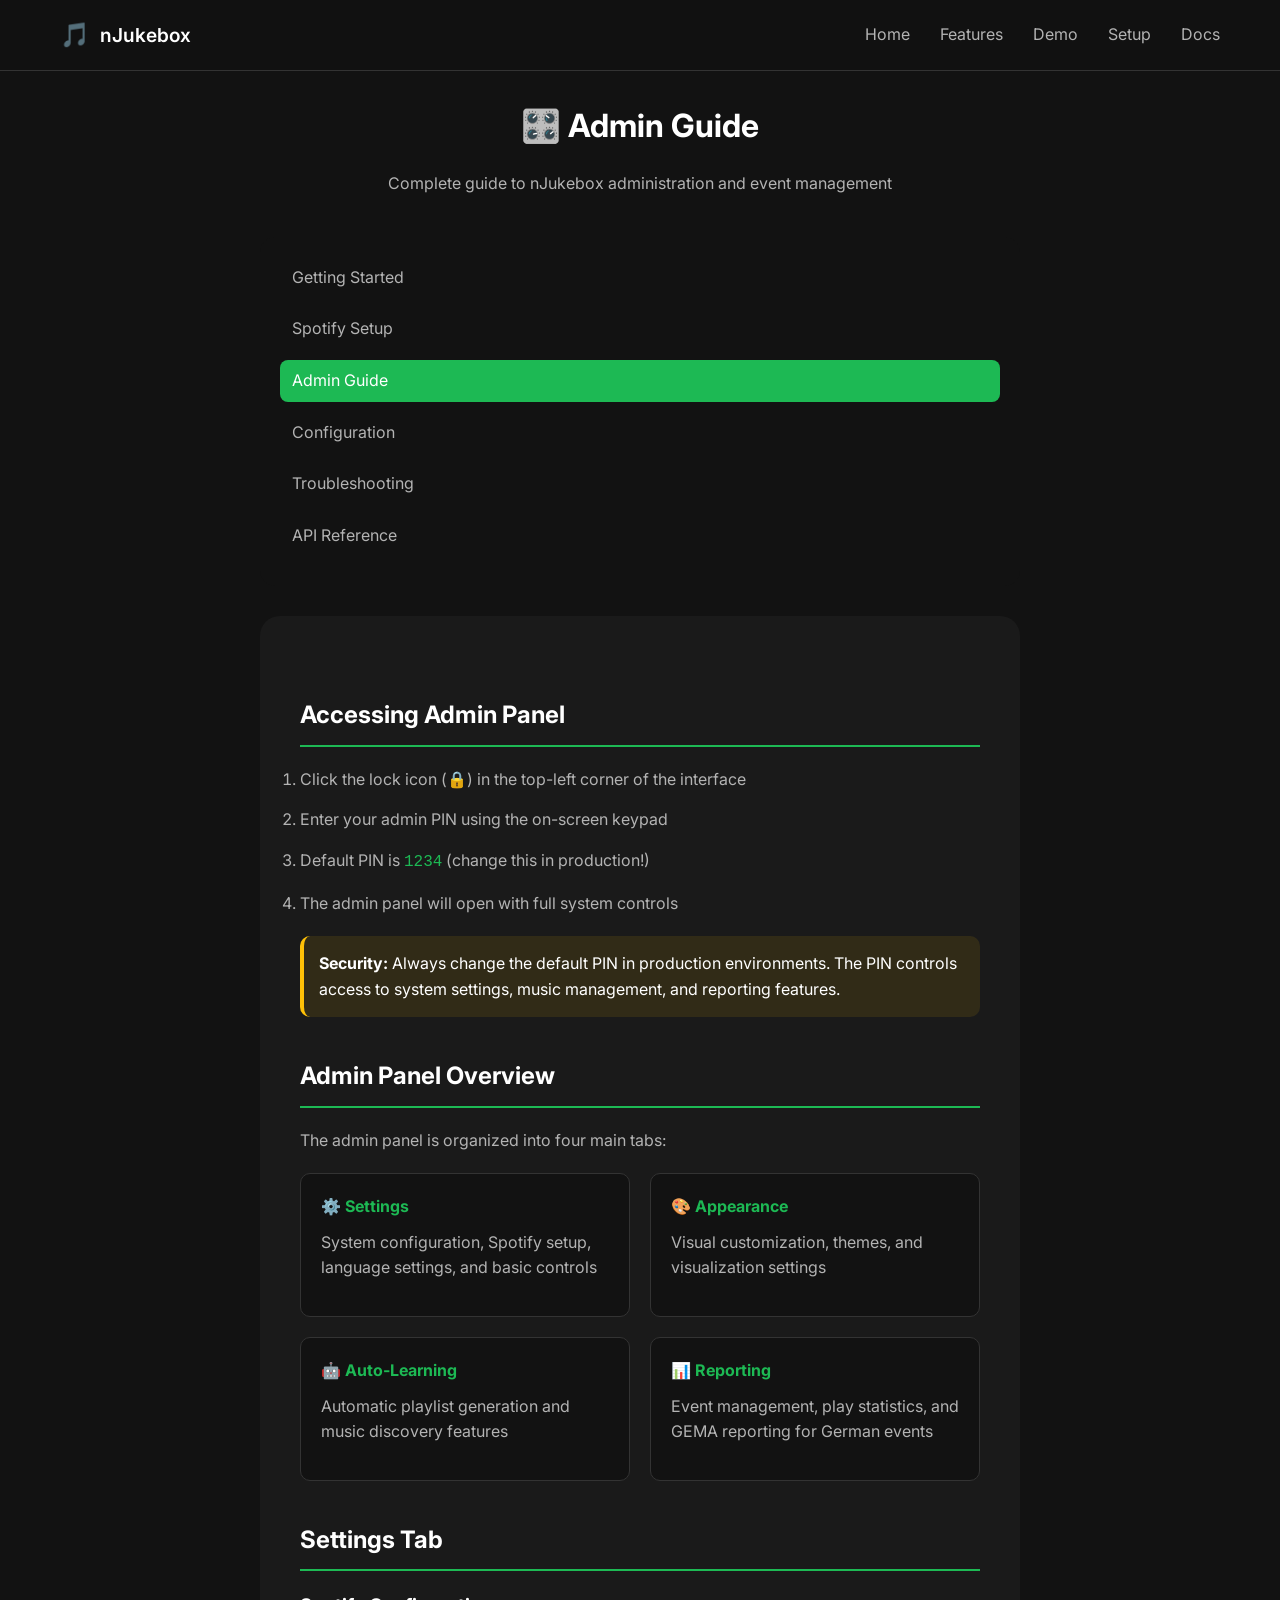
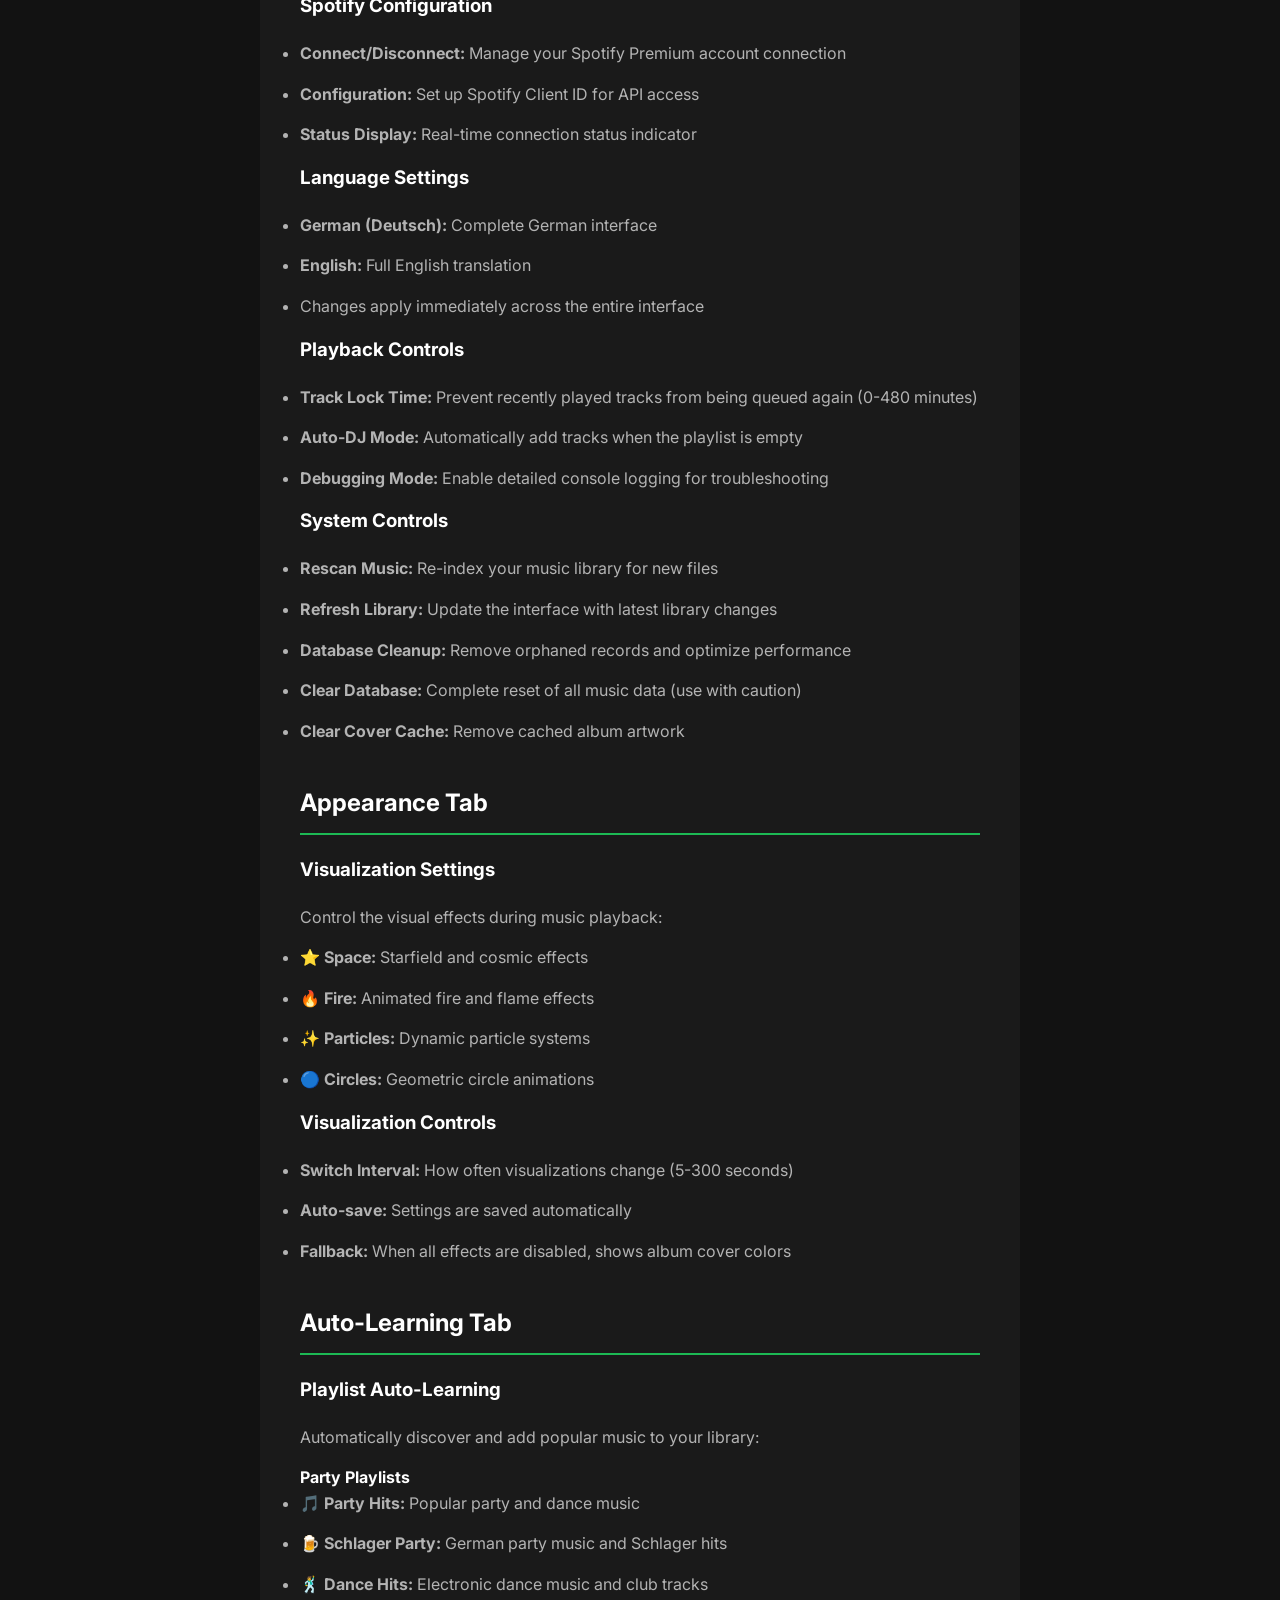
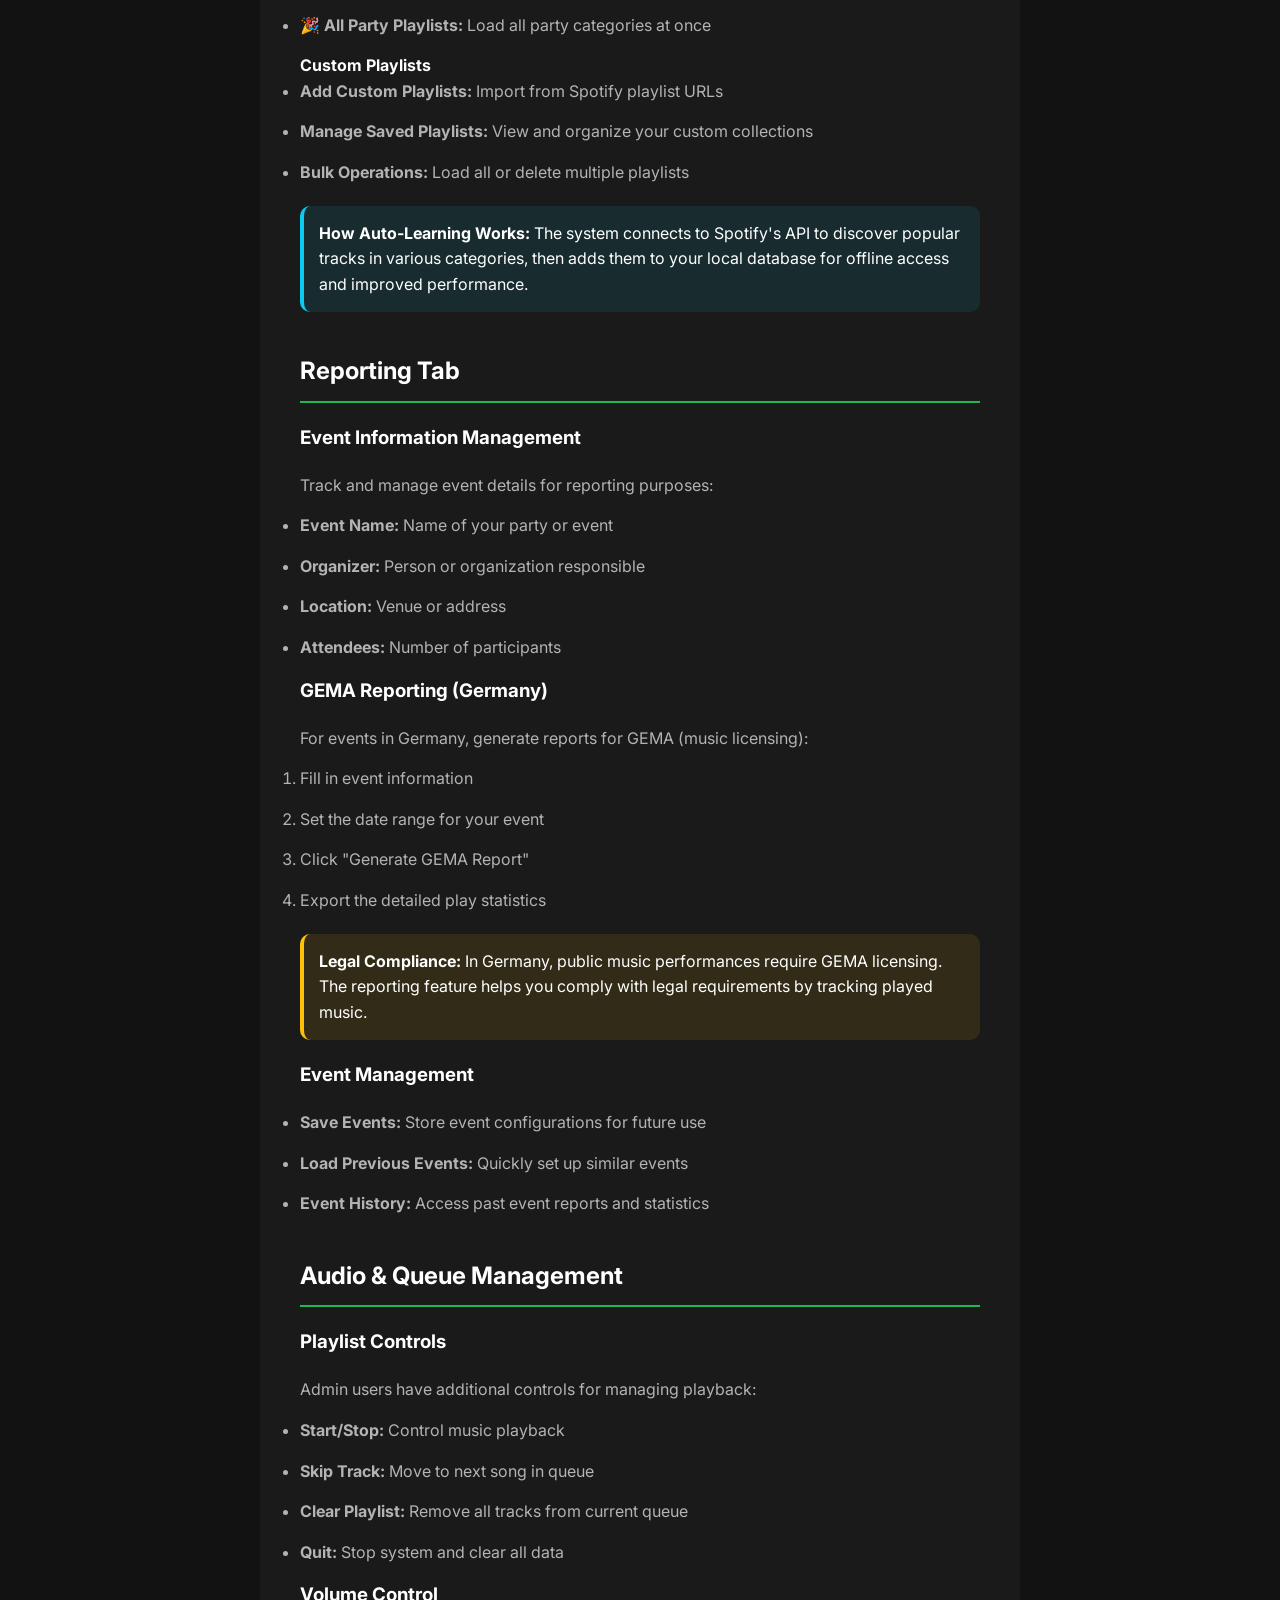
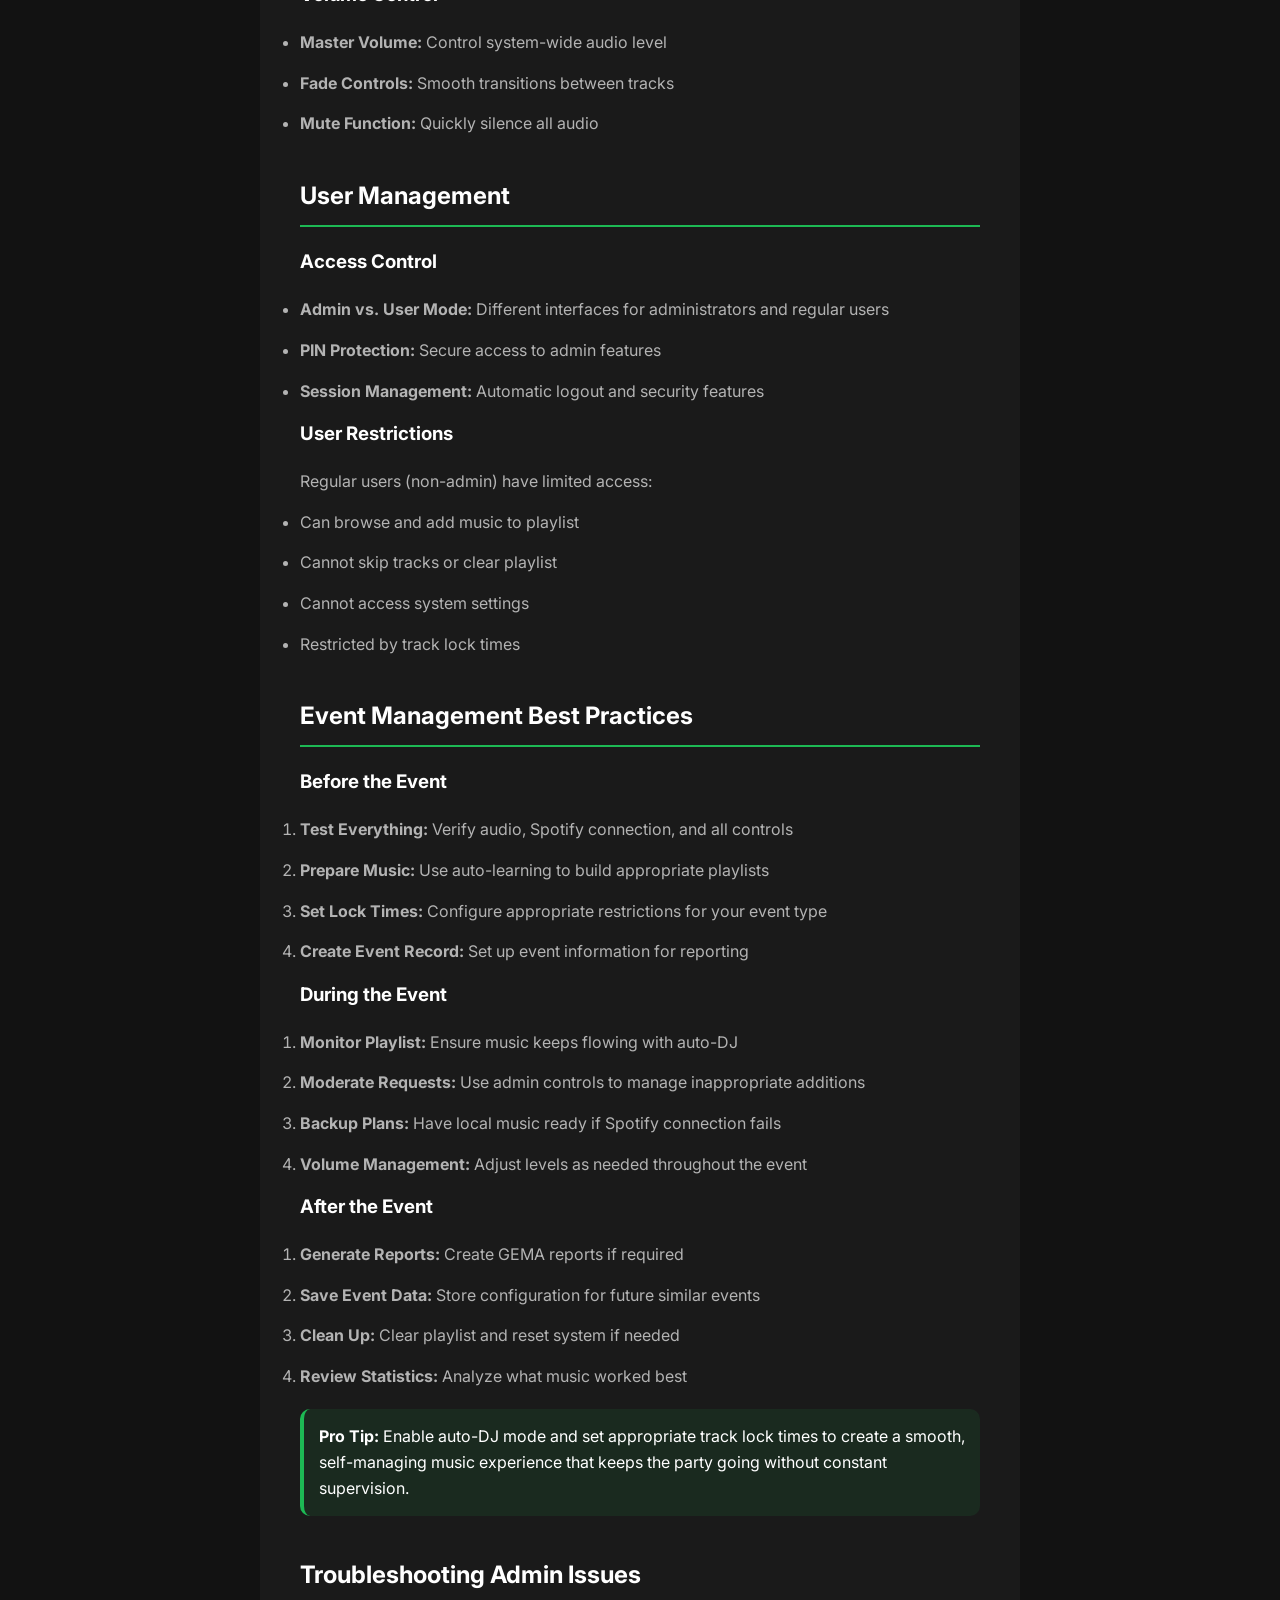
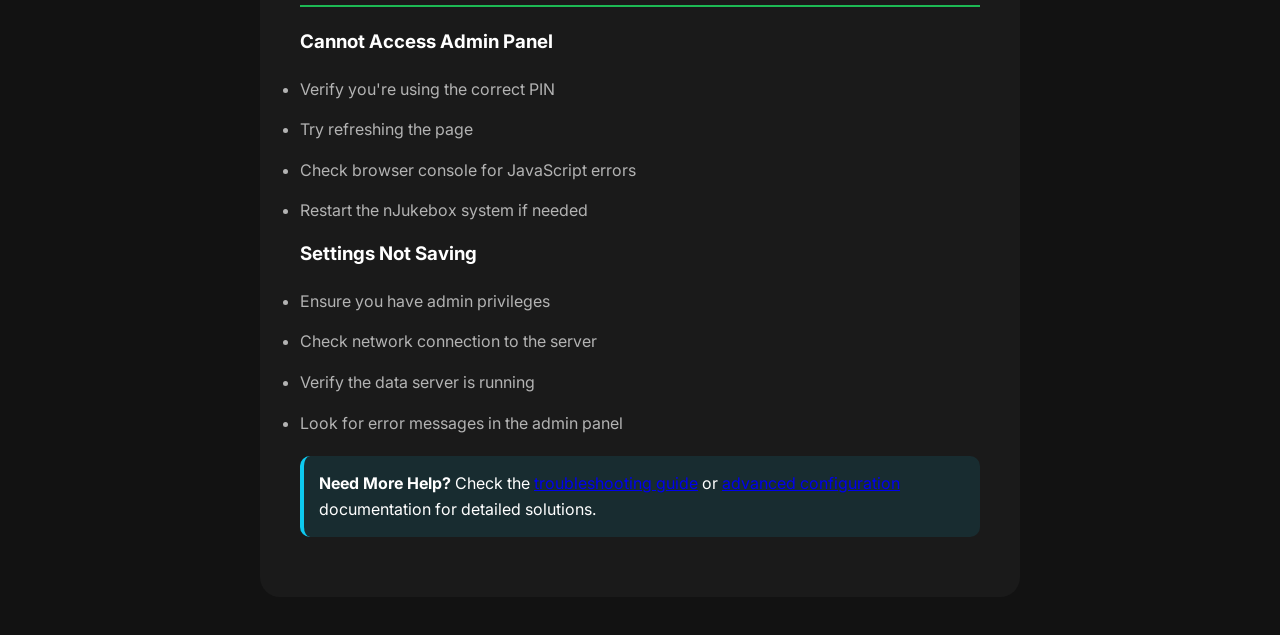
==== docs/admin-guide.html @ c5dc9f4d "Initial" ====
<!DOCTYPE html>
<html lang="en">
<head>
    <meta charset="UTF-8">
    <meta name="viewport" content="width=device-width, initial-scale=1.0">
    <title>Admin Guide - nJukebox Documentation</title>
    <link rel="stylesheet" href="../style.css">
    <link href="https://fonts.googleapis.com/css2?family=Inter:wght@300;400;500;600;700&display=swap" rel="stylesheet">
    <style>
        .doc-container {
            max-width: 800px;
            margin: 100px auto 0;
            padding: 0 20px;
        }
        .doc-header {
            margin-bottom: 40px;
            text-align: center;
        }
        .doc-content {
            background: var(--background-light);
            padding: 40px;
            border-radius: 20px;
            margin-bottom: 40px;
        }
        .doc-nav {
            background: var(--background-dark);
            padding: 20px;
            border-radius: 15px;
            margin-bottom: 30px;
        }
        .doc-nav ul {
            list-style: none;
            margin: 0;
            padding: 0;
        }
        .doc-nav li {
            margin-bottom: 10px;
        }
        .doc-nav a {
            color: var(--text-secondary);
            text-decoration: none;
            padding: 8px 12px;
            border-radius: 8px;
            display: block;
            transition: all 0.3s ease;
        }
        .doc-nav a:hover, .doc-nav a.active {
            background: var(--primary-color);
            color: white;
        }
        h1, h2, h3 {
            color: var(--text-primary);
            margin-bottom: 20px;
        }
        h2 {
            border-bottom: 2px solid var(--primary-color);
            padding-bottom: 10px;
            margin-top: 40px;
        }
        p, li {
            color: var(--text-secondary);
            line-height: 1.6;
            margin-bottom: 15px;
        }
        .warning, .info, .success {
            padding: 15px;
            border-radius: 10px;
            margin: 20px 0;
            border-left: 4px solid;
        }
        .warning {
            background: rgba(255, 193, 7, 0.1);
            border-color: #ffc107;
        }
        .info {
            background: rgba(13, 202, 240, 0.1);
            border-color: #0dcaf0;
        }
        .success {
            background: rgba(29, 185, 84, 0.1);
            border-color: var(--primary-color);
        }
        pre {
            background: var(--background-darker);
            padding: 20px;
            border-radius: 10px;
            overflow-x: auto;
            margin: 20px 0;
        }
        code {
            color: var(--primary-color);
            font-family: 'SF Mono', Monaco, 'Cascadia Code', monospace;
        }
        .feature-grid {
            display: grid;
            grid-template-columns: repeat(auto-fit, minmax(250px, 1fr));
            gap: 20px;
            margin: 20px 0;
        }
        .feature-item {
            background: var(--background-dark);
            padding: 20px;
            border-radius: 10px;
            border: 1px solid var(--border-color);
        }
        .feature-item h4 {
            color: var(--primary-color);
            margin-bottom: 10px;
        }
    </style>
</head>
<body>
    <nav class="navbar">
        <div class="nav-container">
            <div class="nav-brand">
                <a href="../index.html" style="display: flex; align-items: center; gap: 10px; text-decoration: none; color: inherit;">
                    <span class="logo">🎵</span>
                    <span class="brand-name">nJukebox</span>
                </a>
            </div>
            <div class="nav-menu">
                <a href="../index.html" class="nav-link">Home</a>
                <a href="../index.html#features" class="nav-link">Features</a>
                <a href="../index.html#demo" class="nav-link">Demo</a>
                <a href="../index.html#setup" class="nav-link">Setup</a>
                <a href="getting-started.html" class="nav-link">Docs</a>
            </div>
        </div>
    </nav>

    <div class="doc-container">
        <div class="doc-header">
            <h1>🎛️ Admin Guide</h1>
            <p>Complete guide to nJukebox administration and event management</p>
        </div>

        <div class="doc-nav">
            <ul>
                <li><a href="getting-started.html">Getting Started</a></li>
                <li><a href="spotify-setup.html">Spotify Setup</a></li>
                <li><a href="admin-guide.html" class="active">Admin Guide</a></li>
                <li><a href="configuration.html">Configuration</a></li>
                <li><a href="troubleshooting.html">Troubleshooting</a></li>
                <li><a href="api-reference.html">API Reference</a></li>
            </ul>
        </div>

        <div class="doc-content">
            <h2>Accessing Admin Panel</h2>
            <ol>
                <li>Click the lock icon (🔒) in the top-left corner of the interface</li>
                <li>Enter your admin PIN using the on-screen keypad</li>
                <li>Default PIN is <code>1234</code> (change this in production!)</li>
                <li>The admin panel will open with full system controls</li>
            </ol>

            <div class="warning">
                <strong>Security:</strong> Always change the default PIN in production environments. The PIN controls access to system settings, music management, and reporting features.
            </div>

            <h2>Admin Panel Overview</h2>
            <p>The admin panel is organized into four main tabs:</p>

            <div class="feature-grid">
                <div class="feature-item">
                    <h4>⚙️ Settings</h4>
                    <p>System configuration, Spotify setup, language settings, and basic controls</p>
                </div>
                <div class="feature-item">
                    <h4>🎨 Appearance</h4>
                    <p>Visual customization, themes, and visualization settings</p>
                </div>
                <div class="feature-item">
                    <h4>🤖 Auto-Learning</h4>
                    <p>Automatic playlist generation and music discovery features</p>
                </div>
                <div class="feature-item">
                    <h4>📊 Reporting</h4>
                    <p>Event management, play statistics, and GEMA reporting for German events</p>
                </div>
            </div>

            <h2>Settings Tab</h2>

            <h3>Spotify Configuration</h3>
            <ul>
                <li><strong>Connect/Disconnect:</strong> Manage your Spotify Premium account connection</li>
                <li><strong>Configuration:</strong> Set up Spotify Client ID for API access</li>
                <li><strong>Status Display:</strong> Real-time connection status indicator</li>
            </ul>

            <h3>Language Settings</h3>
            <ul>
                <li><strong>German (Deutsch):</strong> Complete German interface</li>
                <li><strong>English:</strong> Full English translation</li>
                <li>Changes apply immediately across the entire interface</li>
            </ul>

            <h3>Playback Controls</h3>
            <ul>
                <li><strong>Track Lock Time:</strong> Prevent recently played tracks from being queued again (0-480 minutes)</li>
                <li><strong>Auto-DJ Mode:</strong> Automatically add tracks when the playlist is empty</li>
                <li><strong>Debugging Mode:</strong> Enable detailed console logging for troubleshooting</li>
            </ul>

            <h3>System Controls</h3>
            <ul>
                <li><strong>Rescan Music:</strong> Re-index your music library for new files</li>
                <li><strong>Refresh Library:</strong> Update the interface with latest library changes</li>
                <li><strong>Database Cleanup:</strong> Remove orphaned records and optimize performance</li>
                <li><strong>Clear Database:</strong> Complete reset of all music data (use with caution)</li>
                <li><strong>Clear Cover Cache:</strong> Remove cached album artwork</li>
            </ul>

            <h2>Appearance Tab</h2>

            <h3>Visualization Settings</h3>
            <p>Control the visual effects during music playback:</p>
            <ul>
                <li><strong>⭐ Space:</strong> Starfield and cosmic effects</li>
                <li><strong>🔥 Fire:</strong> Animated fire and flame effects</li>
                <li><strong>✨ Particles:</strong> Dynamic particle systems</li>
                <li><strong>🔵 Circles:</strong> Geometric circle animations</li>
            </ul>

            <h3>Visualization Controls</h3>
            <ul>
                <li><strong>Switch Interval:</strong> How often visualizations change (5-300 seconds)</li>
                <li><strong>Auto-save:</strong> Settings are saved automatically</li>
                <li><strong>Fallback:</strong> When all effects are disabled, shows album cover colors</li>
            </ul>

            <h2>Auto-Learning Tab</h2>

            <h3>Playlist Auto-Learning</h3>
            <p>Automatically discover and add popular music to your library:</p>

            <h4>Party Playlists</h4>
            <ul>
                <li><strong>🎵 Party Hits:</strong> Popular party and dance music</li>
                <li><strong>🍺 Schlager Party:</strong> German party music and Schlager hits</li>
                <li><strong>🕺 Dance Hits:</strong> Electronic dance music and club tracks</li>
                <li><strong>🎉 All Party Playlists:</strong> Load all party categories at once</li>
            </ul>

            <h4>Custom Playlists</h4>
            <ul>
                <li><strong>Add Custom Playlists:</strong> Import from Spotify playlist URLs</li>
                <li><strong>Manage Saved Playlists:</strong> View and organize your custom collections</li>
                <li><strong>Bulk Operations:</strong> Load all or delete multiple playlists</li>
            </ul>

            <div class="info">
                <strong>How Auto-Learning Works:</strong> The system connects to Spotify's API to discover popular tracks in various categories, then adds them to your local database for offline access and improved performance.
            </div>

            <h2>Reporting Tab</h2>

            <h3>Event Information Management</h3>
            <p>Track and manage event details for reporting purposes:</p>
            <ul>
                <li><strong>Event Name:</strong> Name of your party or event</li>
                <li><strong>Organizer:</strong> Person or organization responsible</li>
                <li><strong>Location:</strong> Venue or address</li>
                <li><strong>Attendees:</strong> Number of participants</li>
            </ul>

            <h3>GEMA Reporting (Germany)</h3>
            <p>For events in Germany, generate reports for GEMA (music licensing):</p>
            <ol>
                <li>Fill in event information</li>
                <li>Set the date range for your event</li>
                <li>Click "Generate GEMA Report"</li>
                <li>Export the detailed play statistics</li>
            </ol>

            <div class="warning">
                <strong>Legal Compliance:</strong> In Germany, public music performances require GEMA licensing. The reporting feature helps you comply with legal requirements by tracking played music.
            </div>

            <h3>Event Management</h3>
            <ul>
                <li><strong>Save Events:</strong> Store event configurations for future use</li>
                <li><strong>Load Previous Events:</strong> Quickly set up similar events</li>
                <li><strong>Event History:</strong> Access past event reports and statistics</li>
            </ul>

            <h2>Audio & Queue Management</h2>

            <h3>Playlist Controls</h3>
            <p>Admin users have additional controls for managing playback:</p>
            <ul>
                <li><strong>Start/Stop:</strong> Control music playback</li>
                <li><strong>Skip Track:</strong> Move to next song in queue</li>
                <li><strong>Clear Playlist:</strong> Remove all tracks from current queue</li>
                <li><strong>Quit:</strong> Stop system and clear all data</li>
            </ul>

            <h3>Volume Control</h3>
            <ul>
                <li><strong>Master Volume:</strong> Control system-wide audio level</li>
                <li><strong>Fade Controls:</strong> Smooth transitions between tracks</li>
                <li><strong>Mute Function:</strong> Quickly silence all audio</li>
            </ul>

            <h2>User Management</h2>

            <h3>Access Control</h3>
            <ul>
                <li><strong>Admin vs. User Mode:</strong> Different interfaces for administrators and regular users</li>
                <li><strong>PIN Protection:</strong> Secure access to admin features</li>
                <li><strong>Session Management:</strong> Automatic logout and security features</li>
            </ul>

            <h3>User Restrictions</h3>
            <p>Regular users (non-admin) have limited access:</p>
            <ul>
                <li>Can browse and add music to playlist</li>
                <li>Cannot skip tracks or clear playlist</li>
                <li>Cannot access system settings</li>
                <li>Restricted by track lock times</li>
            </ul>

            <h2>Event Management Best Practices</h2>

            <h3>Before the Event</h3>
            <ol>
                <li><strong>Test Everything:</strong> Verify audio, Spotify connection, and all controls</li>
                <li><strong>Prepare Music:</strong> Use auto-learning to build appropriate playlists</li>
                <li><strong>Set Lock Times:</strong> Configure appropriate restrictions for your event type</li>
                <li><strong>Create Event Record:</strong> Set up event information for reporting</li>
            </ol>

            <h3>During the Event</h3>
            <ol>
                <li><strong>Monitor Playlist:</strong> Ensure music keeps flowing with auto-DJ</li>
                <li><strong>Moderate Requests:</strong> Use admin controls to manage inappropriate additions</li>
                <li><strong>Backup Plans:</strong> Have local music ready if Spotify connection fails</li>
                <li><strong>Volume Management:</strong> Adjust levels as needed throughout the event</li>
            </ol>

            <h3>After the Event</h3>
            <ol>
                <li><strong>Generate Reports:</strong> Create GEMA reports if required</li>
                <li><strong>Save Event Data:</strong> Store configuration for future similar events</li>
                <li><strong>Clean Up:</strong> Clear playlist and reset system if needed</li>
                <li><strong>Review Statistics:</strong> Analyze what music worked best</li>
            </ol>

            <div class="success">
                <strong>Pro Tip:</strong> Enable auto-DJ mode and set appropriate track lock times to create a smooth, self-managing music experience that keeps the party going without constant supervision.
            </div>

            <h2>Troubleshooting Admin Issues</h2>

            <h3>Cannot Access Admin Panel</h3>
            <ul>
                <li>Verify you're using the correct PIN</li>
                <li>Try refreshing the page</li>
                <li>Check browser console for JavaScript errors</li>
                <li>Restart the nJukebox system if needed</li>
            </ul>

            <h3>Settings Not Saving</h3>
            <ul>
                <li>Ensure you have admin privileges</li>
                <li>Check network connection to the server</li>
                <li>Verify the data server is running</li>
                <li>Look for error messages in the admin panel</li>
            </ul>

            <div class="info">
                <strong>Need More Help?</strong> Check the <a href="troubleshooting.html">troubleshooting guide</a> or <a href="configuration.html">advanced configuration</a> documentation for detailed solutions.
            </div>
        </div>
    </div>

    <script src="../script.js"></script>
</body>
</html>
---- style.css ----
:root {
    --primary-color: #1DB954;
    --primary-dark: #1ed760;
    --secondary-color: #191414;
    --text-primary: #ffffff;
    --text-secondary: #b3b3b3;
    --background-dark: #121212;
    --background-darker: #000000;
    --background-light: #1a1a1a;
    --border-color: #333333;
    --gradient-primary: linear-gradient(135deg, #1DB954 0%, #1ed760 100%);
    --gradient-secondary: linear-gradient(135deg, #667eea 0%, #764ba2 100%);
    --shadow: 0 4px 6px rgba(0, 0, 0, 0.1);
    --shadow-lg: 0 10px 25px rgba(0, 0, 0, 0.3);
}

* {
    margin: 0;
    padding: 0;
    box-sizing: border-box;
}

body {
    font-family: 'Inter', -apple-system, BlinkMacSystemFont, 'Segoe UI', Roboto, sans-serif;
    background-color: var(--background-dark);
    color: var(--text-primary);
    line-height: 1.6;
    overflow-x: hidden;
}

/* Container */
.container {
    max-width: 1200px;
    margin: 0 auto;
    padding: 0 20px;
}

/* Navigation */
.navbar {
    position: fixed;
    top: 0;
    left: 0;
    right: 0;
    background: rgba(18, 18, 18, 0.95);
    backdrop-filter: blur(20px);
    border-bottom: 1px solid var(--border-color);
    z-index: 1000;
    transition: all 0.3s ease;
}

.nav-container {
    max-width: 1200px;
    margin: 0 auto;
    padding: 0 20px;
    display: flex;
    align-items: center;
    justify-content: space-between;
    height: 70px;
}

.nav-brand {
    display: flex;
    align-items: center;
    gap: 10px;
    font-weight: 600;
    font-size: 1.2rem;
}

.logo {
    font-size: 1.5rem;
}

.nav-menu {
    display: flex;
    align-items: center;
    gap: 30px;
}

.nav-link {
    color: var(--text-secondary);
    text-decoration: none;
    font-weight: 400;
    transition: color 0.3s ease;
    display: flex;
    align-items: center;
    gap: 8px;
}

.nav-link:hover {
    color: var(--primary-color);
}

.github-link {
    background: var(--primary-color);
    color: white !important;
    padding: 8px 16px;
    border-radius: 20px;
    font-weight: 500;
    transition: all 0.3s ease;
}

.github-link:hover {
    background: var(--primary-dark);
    transform: translateY(-1px);
}

.mobile-menu-toggle {
    display: none;
    flex-direction: column;
    cursor: pointer;
    gap: 4px;
}

.mobile-menu-toggle span {
    width: 25px;
    height: 3px;
    background: var(--text-primary);
    border-radius: 2px;
    transition: all 0.3s ease;
}

/* Language Selector */
.language-selector {
    display: flex;
    gap: 10px;
    margin-bottom: 30px;
    justify-content: center;
}

.lang-btn {
    background: rgba(255, 255, 255, 0.1);
    border: 1px solid rgba(255, 255, 255, 0.2);
    color: var(--text-secondary);
    padding: 8px 16px;
    border-radius: 20px;
    cursor: pointer;
    transition: all 0.3s ease;
    font-size: 14px;
    font-weight: 500;
}

.lang-btn:hover {
    background: rgba(255, 255, 255, 0.2);
    color: var(--text-primary);
}

.lang-btn.active {
    background: var(--primary-color);
    color: white;
    border-color: var(--primary-color);
}

/* Language Content */
.lang-content {
    transition: opacity 0.3s ease;
}

/* Disclaimer */
.disclaimer {
    background: rgba(255, 193, 7, 0.1);
    border: 1px solid rgba(255, 193, 7, 0.3);
    border-radius: 10px;
    padding: 15px;
    margin: 20px 0;
    font-size: 14px;
    line-height: 1.5;
}

.disclaimer p {
    margin: 0;
    color: var(--text-secondary);
}

.disclaimer strong {
    color: #ffc107;
}

/* Language Toggle for Documentation */
.language-toggle {
    text-align: center;
    margin-bottom: 20px;
}

.language-toggle a {
    color: var(--primary-color);
    text-decoration: none;
    padding: 8px 16px;
    border: 1px solid var(--primary-color);
    border-radius: 20px;
    display: inline-block;
    transition: all 0.3s ease;
}

.language-toggle a:hover {
    background: var(--primary-color);
    color: white;
}

/* Hero Section */
.hero {
    min-height: 100vh;
    display: flex;
    flex-direction: column;
    position: relative;
    background: linear-gradient(135deg, var(--background-darker) 0%, var(--background-dark) 100%);
    overflow: hidden;
}

.hero::before {
    content: '';
    position: absolute;
    top: 0;
    left: 0;
    right: 0;
    bottom: 0;
    background: radial-gradient(circle at 20% 80%, rgba(29, 185, 84, 0.1) 0%, transparent 50%),
                radial-gradient(circle at 80% 20%, rgba(102, 126, 234, 0.1) 0%, transparent 50%);
    pointer-events: none;
}

.hero-content {
    flex: 1;
    display: flex;
    align-items: center;
    justify-content: center;
    padding: 100px 20px 50px;
    position: relative;
    z-index: 1;
    max-width: 1200px;
    margin: 0 auto;
    width: 100%;
}

.hero-text {
    flex: 1;
    max-width: 600px;
    text-align: center;
}

.hero-title {
    font-size: clamp(2.5rem, 6vw, 4rem);
    font-weight: 700;
    line-height: 1.1;
    margin-bottom: 24px;
    letter-spacing: -0.02em;
}

.gradient-text {
    background: var(--gradient-primary);
    -webkit-background-clip: text;
    -webkit-text-fill-color: transparent;
    background-clip: text;
}

.hero-subtitle {
    font-size: 1.2rem;
    color: var(--text-secondary);
    margin-bottom: 40px;
    line-height: 1.6;
}

.hero-buttons {
    display: flex;
    gap: 20px;
    flex-wrap: wrap;
}

.btn {
    display: inline-flex;
    align-items: center;
    gap: 8px;
    padding: 14px 28px;
    border-radius: 30px;
    text-decoration: none;
    font-weight: 500;
    font-size: 1rem;
    transition: all 0.3s ease;
    border: none;
    cursor: pointer;
}

.btn-primary {
    background: var(--gradient-primary);
    color: white;
    box-shadow: var(--shadow);
}

.btn-primary:hover {
    transform: translateY(-2px);
    box-shadow: var(--shadow-lg);
}

.btn-secondary {
    background: transparent;
    color: var(--text-primary);
    border: 2px solid var(--border-color);
}

.btn-secondary:hover {
    border-color: var(--primary-color);
    color: var(--primary-color);
    transform: translateY(-2px);
}

/* Hero Visual */
.hero-visual {
    flex: 1;
    display: flex;
    justify-content: center;
    align-items: center;
    padding: 0 20px;
}

.jukebox-preview {
    width: 100%;
    max-width: 500px;
    perspective: 1000px;
}

.preview-screen {
    background: linear-gradient(145deg, #2a2a2a, #1a1a1a);
    border-radius: 20px;
    padding: 20px;
    box-shadow: var(--shadow-lg);
    transform: rotateY(-5deg) rotateX(5deg);
    transition: transform 0.3s ease;
}

.preview-screen:hover {
    transform: rotateY(0deg) rotateX(0deg);
}

.screen-header {
    display: flex;
    justify-content: space-between;
    align-items: center;
    margin-bottom: 20px;
    padding-bottom: 15px;
    border-bottom: 1px solid var(--border-color);
}

.screen-controls {
    display: flex;
    gap: 8px;
}

.control {
    width: 12px;
    height: 12px;
    border-radius: 50%;
}

.control.red { background: #ff5f56; }
.control.yellow { background: #ffbd2e; }
.control.green { background: #27ca3f; }

.screen-title {
    font-weight: 600;
    color: var(--primary-color);
}

.now-playing {
    display: flex;
    gap: 15px;
    margin-bottom: 20px;
    padding: 15px;
    background: rgba(29, 185, 84, 0.1);
    border-radius: 10px;
}

.album-art {
    width: 60px;
    height: 60px;
    background: var(--gradient-primary);
    border-radius: 8px;
    position: relative;
    overflow: hidden;
}

.album-art::after {
    content: '🎵';
    position: absolute;
    top: 50%;
    left: 50%;
    transform: translate(-50%, -50%);
    font-size: 24px;
}

.track-info {
    flex: 1;
    display: flex;
    flex-direction: column;
    justify-content: center;
}

.track-title {
    font-weight: 600;
    margin-bottom: 4px;
}

.track-artist {
    color: var(--text-secondary);
    font-size: 0.9rem;
}

.visualizer {
    display: flex;
    gap: 4px;
    height: 40px;
    align-items: end;
    justify-content: center;
}

.bar {
    width: 8px;
    background: var(--gradient-primary);
    border-radius: 4px 4px 0 0;
    animation: visualizer 1.5s ease-in-out infinite;
}

.bar:nth-child(1) { height: 20%; animation-delay: 0s; }
.bar:nth-child(2) { height: 60%; animation-delay: 0.1s; }
.bar:nth-child(3) { height: 40%; animation-delay: 0.2s; }
.bar:nth-child(4) { height: 80%; animation-delay: 0.3s; }
.bar:nth-child(5) { height: 30%; animation-delay: 0.4s; }
.bar:nth-child(6) { height: 70%; animation-delay: 0.5s; }
.bar:nth-child(7) { height: 50%; animation-delay: 0.6s; }
.bar:nth-child(8) { height: 90%; animation-delay: 0.7s; }

@keyframes visualizer {
    0%, 100% { transform: scaleY(1); }
    50% { transform: scaleY(0.3); }
}

/* Sections */
.section-header {
    text-align: center;
    margin-bottom: 60px;
}

.section-title {
    font-size: clamp(2rem, 4vw, 3rem);
    font-weight: 700;
    margin-bottom: 16px;
    letter-spacing: -0.02em;
}

.section-subtitle {
    font-size: 1.2rem;
    color: var(--text-secondary);
    max-width: 600px;
    margin: 0 auto;
}

/* Features Section */
.features {
    padding: 100px 0;
    background: var(--background-light);
}

.features-grid {
    display: grid;
    grid-template-columns: repeat(auto-fit, minmax(300px, 1fr));
    gap: 30px;
}

.feature-card {
    background: var(--background-dark);
    padding: 40px 30px;
    border-radius: 20px;
    text-align: center;
    transition: all 0.3s ease;
    border: 1px solid var(--border-color);
}

.feature-card:hover {
    transform: translateY(-10px);
    border-color: var(--primary-color);
    box-shadow: 0 20px 40px rgba(29, 185, 84, 0.1);
}

.feature-icon {
    font-size: 3rem;
    margin-bottom: 20px;
    display: block;
}

.feature-title {
    font-size: 1.4rem;
    font-weight: 600;
    margin-bottom: 16px;
    color: var(--text-primary);
}

.feature-description {
    color: var(--text-secondary);
    line-height: 1.6;
}

/* Demo Section */
.demo {
    padding: 100px 0;
    background: var(--background-dark);
}

.demo-container {
    display: grid;
    grid-template-columns: 1fr 1fr;
    gap: 60px;
    align-items: center;
}

.demo-screenshot {
    position: relative;
    border-radius: 20px;
    overflow: hidden;
    box-shadow: var(--shadow-lg);
}

.screenshot {
    width: 100%;
    height: auto;
    display: block;
}

.screenshot-overlay {
    position: absolute;
    top: 0;
    left: 0;
    right: 0;
    bottom: 0;
    background: rgba(0, 0, 0, 0.5);
    display: flex;
    align-items: center;
    justify-content: center;
    opacity: 0;
    transition: opacity 0.3s ease;
    cursor: pointer;
}

.demo-screenshot:hover .screenshot-overlay {
    opacity: 1;
}

.play-button {
    width: 80px;
    height: 80px;
    background: var(--primary-color);
    border-radius: 50%;
    display: flex;
    align-items: center;
    justify-content: center;
    transition: all 0.3s ease;
}

.play-button:hover {
    transform: scale(1.1);
    background: var(--primary-dark);
}

.demo-features {
    display: flex;
    flex-direction: column;
    gap: 30px;
}

.demo-feature {
    display: flex;
    gap: 20px;
    align-items: flex-start;
}

.demo-feature-icon {
    font-size: 2rem;
    min-width: 60px;
    height: 60px;
    background: var(--gradient-primary);
    border-radius: 15px;
    display: flex;
    align-items: center;
    justify-content: center;
}

.demo-feature-content h4 {
    font-size: 1.2rem;
    font-weight: 600;
    margin-bottom: 8px;
    color: var(--text-primary);
}

.demo-feature-content p {
    color: var(--text-secondary);
    line-height: 1.6;
}

/* Setup Section */
.setup {
    padding: 100px 0;
    background: var(--background-light);
}

.setup-steps {
    display: grid;
    gap: 30px;
    max-width: 800px;
    margin: 0 auto;
}

.step {
    display: flex;
    gap: 30px;
    align-items: flex-start;
}

.step-number {
    min-width: 60px;
    height: 60px;
    background: var(--gradient-primary);
    border-radius: 50%;
    display: flex;
    align-items: center;
    justify-content: center;
    font-size: 1.5rem;
    font-weight: 700;
    color: white;
}

.step-content {
    flex: 1;
}

.step-content h3 {
    font-size: 1.4rem;
    font-weight: 600;
    margin-bottom: 10px;
    color: var(--text-primary);
}

.step-content p {
    color: var(--text-secondary);
    margin-bottom: 15px;
    line-height: 1.6;
}

.code-block {
    background: var(--background-darker);
    border: 1px solid var(--border-color);
    border-radius: 10px;
    padding: 15px;
    font-family: 'SF Mono', 'Monaco', 'Inconsolata', 'Roboto Mono', monospace;
    position: relative;
    overflow-x: auto;
}

.code-block code {
    color: var(--primary-color);
    font-size: 0.9rem;
}

.copy-btn {
    position: absolute;
    top: 10px;
    right: 10px;
    background: none;
    border: none;
    color: var(--text-secondary);
    cursor: pointer;
    padding: 5px;
    border-radius: 5px;
    transition: all 0.3s ease;
}

.copy-btn:hover {
    background: var(--border-color);
    color: var(--text-primary);
}

.setup-note {
    background: var(--background-dark);
    border: 1px solid var(--primary-color);
    border-radius: 15px;
    padding: 20px;
    margin-top: 40px;
    display: flex;
    gap: 15px;
    align-items: flex-start;
}

.note-icon {
    font-size: 1.5rem;
    min-width: 30px;
}

.note-content {
    color: var(--text-secondary);
    line-height: 1.6;
}

.note-content a {
    color: var(--primary-color);
    text-decoration: none;
}

.note-content a:hover {
    text-decoration: underline;
}

/* Documentation Section */
.docs {
    padding: 100px 0;
    background: var(--background-dark);
}

.docs-grid {
    display: grid;
    grid-template-columns: repeat(auto-fit, minmax(300px, 1fr));
    gap: 30px;
}

.doc-card {
    background: var(--background-light);
    padding: 30px;
    border-radius: 20px;
    transition: all 0.3s ease;
    border: 1px solid var(--border-color);
}

.doc-card:hover {
    transform: translateY(-5px);
    border-color: var(--primary-color);
    box-shadow: 0 15px 30px rgba(29, 185, 84, 0.1);
}

.doc-icon {
    font-size: 2.5rem;
    margin-bottom: 20px;
    display: block;
}

.doc-card h3 {
    font-size: 1.3rem;
    font-weight: 600;
    margin-bottom: 10px;
    color: var(--text-primary);
}

.doc-card p {
    color: var(--text-secondary);
    margin-bottom: 20px;
    line-height: 1.6;
}

.doc-link {
    color: var(--primary-color);
    text-decoration: none;
    font-weight: 500;
    display: inline-flex;
    align-items: center;
    gap: 5px;
    transition: all 0.3s ease;
}

.doc-link:hover {
    gap: 10px;
}

/* Footer */
.footer {
    padding: 60px 0 30px;
    background: var(--background-darker);
    border-top: 1px solid var(--border-color);
}

.footer-content {
    display: grid;
    grid-template-columns: repeat(auto-fit, minmax(250px, 1fr));
    gap: 40px;
    margin-bottom: 40px;
}

.footer-brand {
    display: flex;
    align-items: center;
    gap: 10px;
    font-weight: 600;
    font-size: 1.2rem;
    margin-bottom: 15px;
}

.footer-description {
    color: var(--text-secondary);
    line-height: 1.6;
}

.footer-section h4 {
    font-size: 1.1rem;
    font-weight: 600;
    margin-bottom: 15px;
    color: var(--text-primary);
}

.footer-links {
    list-style: none;
    display: flex;
    flex-direction: column;
    gap: 8px;
}

.footer-links a {
    color: var(--text-secondary);
    text-decoration: none;
    transition: color 0.3s ease;
}

.footer-links a:hover {
    color: var(--primary-color);
}

.footer-bottom {
    text-align: center;
    padding-top: 30px;
    border-top: 1px solid var(--border-color);
    color: var(--text-secondary);
}

.footer-bottom p {
    margin-bottom: 5px;
}

/* Responsive Design */
@media (max-width: 768px) {
    .nav-menu {
        display: none;
    }
    
    .mobile-menu-toggle {
        display: flex;
    }
    
    .hero-content {
        flex-direction: column;
        text-align: center;
        padding: 80px 0 30px;
    }
    
    .hero-text {
        margin-bottom: 40px;
    }
    
    .hero-buttons {
        justify-content: center;
    }
    
    .demo-container {
        grid-template-columns: 1fr;
        gap: 40px;
    }
    
    .step {
        flex-direction: column;
        gap: 15px;
    }
    
    .features-grid,
    .docs-grid {
        grid-template-columns: 1fr;
    }
    
    .footer-content {
        grid-template-columns: 1fr;
        gap: 30px;
    }
}

@media (max-width: 480px) {
    .container {
        padding: 0 15px;
    }
    
    .hero-title {
        font-size: 2.5rem;
    }
    
    .hero-subtitle {
        font-size: 1.1rem;
    }
    
    .btn {
        padding: 12px 24px;
        font-size: 0.9rem;
    }
    
    .section-title {
        font-size: 2rem;
    }
    
    .section-subtitle {
        font-size: 1.1rem;
    }
}
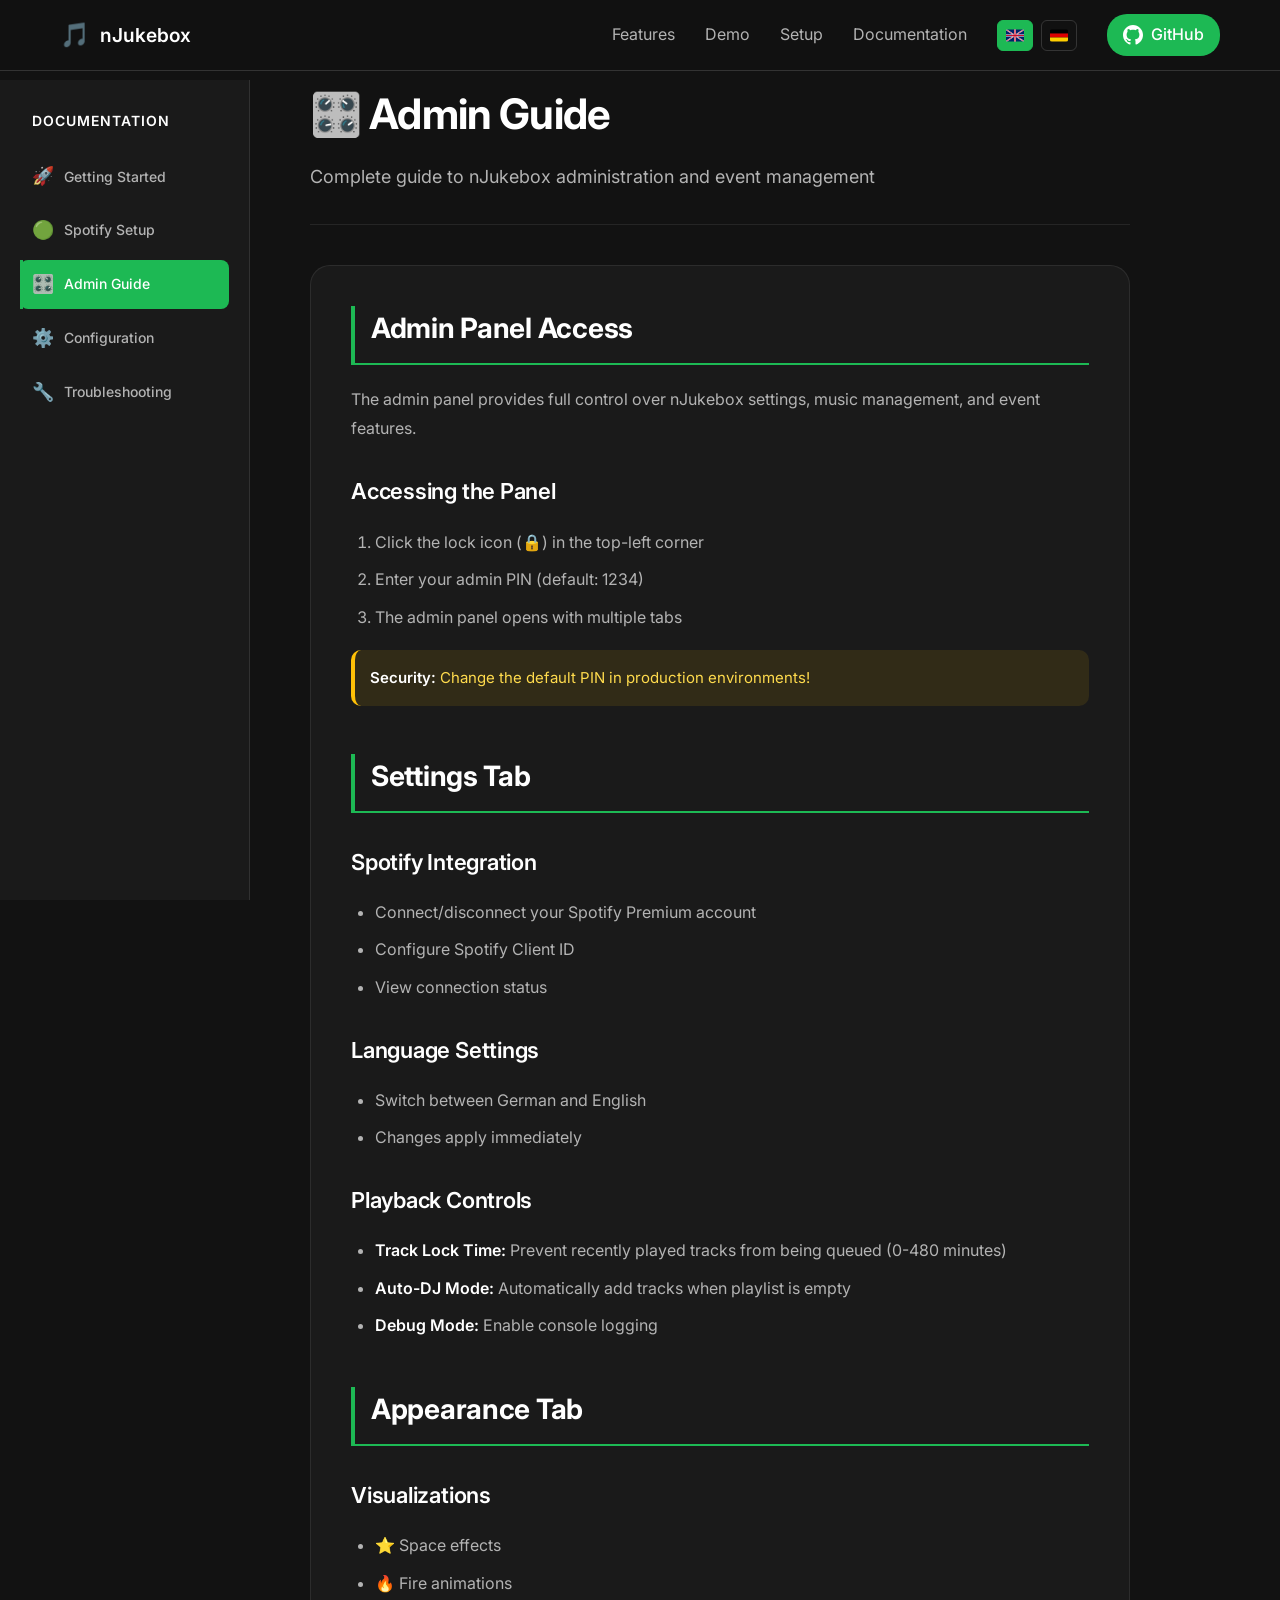
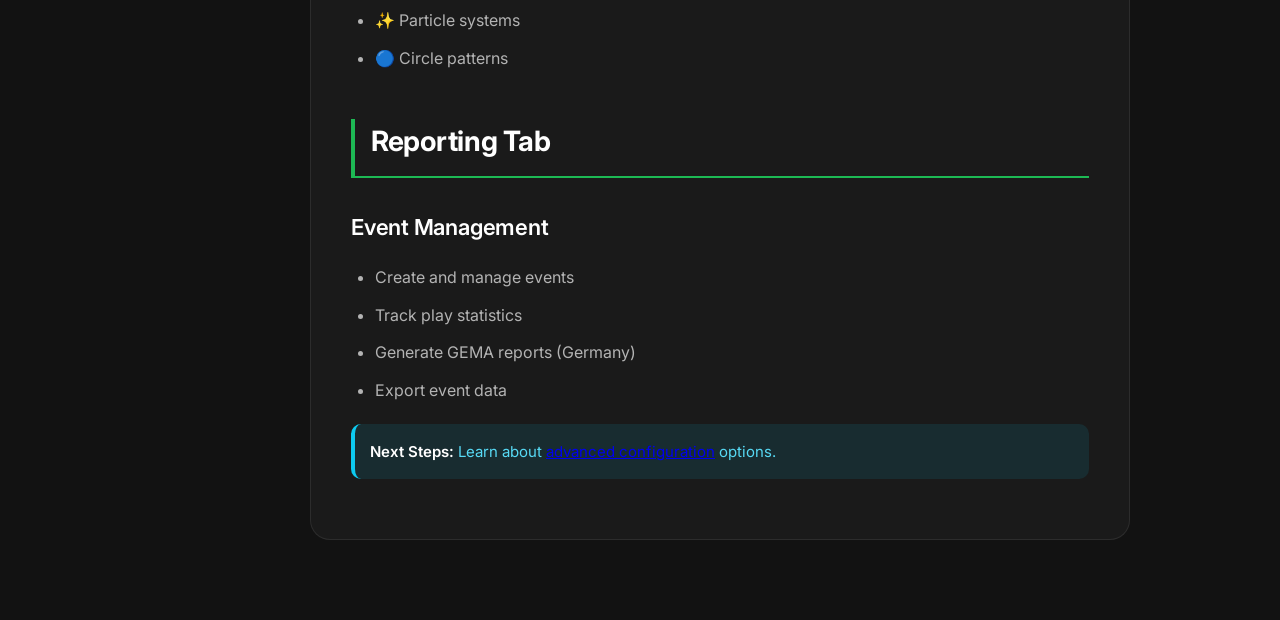
==== commit 4edba526: "Initial" ====
--- a/docs/admin-guide.html
+++ b/docs/admin-guide.html
@@ -7,79 +7,130 @@
     <link rel="stylesheet" href="../style.css">
     <link href="https://fonts.googleapis.com/css2?family=Inter:wght@300;400;500;600;700&display=swap" rel="stylesheet">
     <style>
+        body {
+            display: flex;
+            margin: 0;
+            padding-top: 80px;
+        }
+        
+        .doc-sidebar {
+            position: fixed;
+            left: 0;
+            top: 80px;
+            width: 250px;
+            height: calc(100vh - 80px);
+            background: var(--background-light);
+            padding: 30px 20px;
+            overflow-y: auto;
+            border-right: 1px solid rgba(255, 255, 255, 0.1);
+        }
+        
+        .doc-sidebar h3 {
+            color: var(--text-primary);
+            font-size: 14px;
+            text-transform: uppercase;
+            letter-spacing: 1px;
+            margin-bottom: 20px;
+            padding-left: 12px;
+        }
+        
+        .doc-sidebar ul {
+            list-style: none;
+            margin: 0;
+            padding: 0;
+        }
+        
+        .doc-sidebar li {
+            margin-bottom: 5px;
+        }
+        
+        .doc-sidebar a {
+            color: var(--text-secondary);
+            text-decoration: none;
+            padding: 10px 12px;
+            border-radius: 8px;
+            display: flex;
+            align-items: center;
+            gap: 10px;
+            transition: all 0.3s ease;
+            font-size: 14px;
+        }
+        
+        .doc-sidebar a:hover {
+            background: rgba(29, 185, 84, 0.1);
+            color: var(--text-primary);
+        }
+        
+        .doc-sidebar a.active {
+            background: var(--primary-color);
+            color: white;
+        }
+        
+        .doc-sidebar a .icon {
+            font-size: 18px;
+        }
+        
+        .doc-main {
+            margin-left: 270px;
+            flex: 1;
+            padding: 0 40px 40px;
+            max-width: 900px;
+        }
+        
         .doc-container {
-            max-width: 800px;
-            margin: 100px auto 0;
-            padding: 0 20px;
-        }
+            width: 100%;
+        }
+        
         .doc-header {
             margin-bottom: 40px;
-            text-align: center;
-        }
+        }
+        
         .doc-content {
             background: var(--background-light);
             padding: 40px;
             border-radius: 20px;
             margin-bottom: 40px;
         }
-        .doc-nav {
-            background: var(--background-dark);
-            padding: 20px;
-            border-radius: 15px;
-            margin-bottom: 30px;
-        }
-        .doc-nav ul {
-            list-style: none;
-            margin: 0;
-            padding: 0;
-        }
-        .doc-nav li {
-            margin-bottom: 10px;
-        }
-        .doc-nav a {
-            color: var(--text-secondary);
-            text-decoration: none;
-            padding: 8px 12px;
-            border-radius: 8px;
-            display: block;
-            transition: all 0.3s ease;
-        }
-        .doc-nav a:hover, .doc-nav a.active {
-            background: var(--primary-color);
-            color: white;
-        }
+        
         h1, h2, h3 {
             color: var(--text-primary);
             margin-bottom: 20px;
         }
+        
         h2 {
             border-bottom: 2px solid var(--primary-color);
             padding-bottom: 10px;
             margin-top: 40px;
         }
+        
         p, li {
             color: var(--text-secondary);
             line-height: 1.6;
             margin-bottom: 15px;
         }
+        
         .warning, .info, .success {
             padding: 15px;
             border-radius: 10px;
             margin: 20px 0;
             border-left: 4px solid;
         }
+        
         .warning {
             background: rgba(255, 193, 7, 0.1);
             border-color: #ffc107;
         }
+        
         .info {
             background: rgba(13, 202, 240, 0.1);
             border-color: #0dcaf0;
         }
+        
         .success {
             background: rgba(29, 185, 84, 0.1);
             border-color: var(--primary-color);
         }
+        
         pre {
             background: var(--background-darker);
             padding: 20px;
@@ -87,30 +138,25 @@
             overflow-x: auto;
             margin: 20px 0;
         }
+        
         code {
             color: var(--primary-color);
             font-family: 'SF Mono', Monaco, 'Cascadia Code', monospace;
         }
-        .feature-grid {
-            display: grid;
-            grid-template-columns: repeat(auto-fit, minmax(250px, 1fr));
-            gap: 20px;
-            margin: 20px 0;
-        }
-        .feature-item {
-            background: var(--background-dark);
-            padding: 20px;
-            border-radius: 10px;
-            border: 1px solid var(--border-color);
-        }
-        .feature-item h4 {
-            color: var(--primary-color);
-            margin-bottom: 10px;
+        
+        @media (max-width: 768px) {
+            .doc-sidebar {
+                display: none;
+            }
+            .doc-main {
+                margin-left: 0;
+                padding: 0 20px 40px;
+            }
         }
     </style>
 </head>
 <body>
-    <nav class="navbar">
+    <nav class="navbar" style="position: fixed; top: 0; left: 0; right: 0; z-index: 1000; background: rgba(18, 18, 18, 0.98);">
         <div class="nav-container">
             <div class="nav-brand">
                 <a href="../index.html" style="display: flex; align-items: center; gap: 10px; text-decoration: none; color: inherit;">
@@ -119,262 +165,219 @@
                 </a>
             </div>
             <div class="nav-menu">
-                <a href="../index.html" class="nav-link">Home</a>
                 <a href="../index.html#features" class="nav-link">Features</a>
                 <a href="../index.html#demo" class="nav-link">Demo</a>
                 <a href="../index.html#setup" class="nav-link">Setup</a>
-                <a href="getting-started.html" class="nav-link">Docs</a>
+                <a href="../index.html#docs" class="nav-link">Documentation</a>
+                <div class="language-selector">
+                    <button class="lang-btn active" data-lang="en" title="English">
+                        <svg class="flag-icon" viewBox="0 0 24 16" fill="none" xmlns="http://www.w3.org/2000/svg">
+                            <rect width="24" height="16" fill="#012169"/>
+                            <path d="M0 0L24 16M24 0L0 16" stroke="#FFFFFF" stroke-width="1.6"/>
+                            <path d="M12 0V16M0 8H24" stroke="#FFFFFF" stroke-width="2.7"/>
+                            <path d="M12 0V16M0 8H24" stroke="#C8102E" stroke-width="1.6"/>
+                            <path d="M0 0L24 16M24 0L0 16" stroke="#C8102E" stroke-width="0.8"/>
+                        </svg>
+                    </button>
+                    <button class="lang-btn" data-lang="de" title="Deutsch">
+                        <svg class="flag-icon" viewBox="0 0 24 16" fill="none" xmlns="http://www.w3.org/2000/svg">
+                            <rect width="24" height="5.33" fill="#000000"/>
+                            <rect y="5.33" width="24" height="5.33" fill="#DD0000"/>
+                            <rect y="10.67" width="24" height="5.33" fill="#FFCE00"/>
+                        </svg>
+                    </button>
+                </div>
+                <a href="https://github.com/Nigcra/nJukebox" class="nav-link github-link" target="_blank">
+                    <svg width="20" height="20" fill="currentColor" viewBox="0 0 24 24">
+                        <path d="M12 0c-6.626 0-12 5.373-12 12 0 5.302 3.438 9.8 8.207 11.387.599.111.793-.261.793-.577v-2.234c-3.338.726-4.033-1.416-4.033-1.416-.546-1.387-1.333-1.756-1.333-1.756-1.089-.745.083-.729.083-.729 1.205.084 1.839 1.237 1.839 1.237 1.07 1.834 2.807 1.304 3.492.997.107-.775.418-1.305.762-1.604-2.665-.305-5.467-1.334-5.467-5.931 0-1.311.469-2.381 1.236-3.221-.124-.303-.535-1.524.117-3.176 0 0 1.008-.322 3.301 1.23.957-.266 1.983-.399 3.003-.404 1.02.005 2.047.138 3.006.404 2.291-1.552 3.297-1.23 3.297-1.23.653 1.653.242 2.874.118 3.176.77.84 1.235 1.911 1.235 3.221 0 4.609-2.807 5.624-5.479 5.921.43.372.823 1.102.823 2.222v3.293c0 .319.192.694.801.576 4.765-1.589 8.199-6.086 8.199-11.386 0-6.627-5.373-12-12-12z"/>
+                    </svg>
+                    GitHub
+                </a>
+            </div>
+            <div class="mobile-menu-toggle">
+                <span></span>
+                <span></span>
+                <span></span>
             </div>
         </div>
     </nav>
 
-    <div class="doc-container">
-        <div class="doc-header">
-            <h1>🎛️ Admin Guide</h1>
-            <p>Complete guide to nJukebox administration and event management</p>
-        </div>
-
-        <div class="doc-nav">
-            <ul>
-                <li><a href="getting-started.html">Getting Started</a></li>
-                <li><a href="spotify-setup.html">Spotify Setup</a></li>
-                <li><a href="admin-guide.html" class="active">Admin Guide</a></li>
-                <li><a href="configuration.html">Configuration</a></li>
-                <li><a href="troubleshooting.html">Troubleshooting</a></li>
-                <li><a href="api-reference.html">API Reference</a></li>
-            </ul>
-        </div>
-
-        <div class="doc-content">
-            <h2>Accessing Admin Panel</h2>
-            <ol>
-                <li>Click the lock icon (🔒) in the top-left corner of the interface</li>
-                <li>Enter your admin PIN using the on-screen keypad</li>
-                <li>Default PIN is <code>1234</code> (change this in production!)</li>
-                <li>The admin panel will open with full system controls</li>
-            </ol>
-
-            <div class="warning">
-                <strong>Security:</strong> Always change the default PIN in production environments. The PIN controls access to system settings, music management, and reporting features.
-            </div>
-
-            <h2>Admin Panel Overview</h2>
-            <p>The admin panel is organized into four main tabs:</p>
-
-            <div class="feature-grid">
-                <div class="feature-item">
-                    <h4>⚙️ Settings</h4>
-                    <p>System configuration, Spotify setup, language settings, and basic controls</p>
-                </div>
-                <div class="feature-item">
-                    <h4>🎨 Appearance</h4>
-                    <p>Visual customization, themes, and visualization settings</p>
-                </div>
-                <div class="feature-item">
-                    <h4>🤖 Auto-Learning</h4>
-                    <p>Automatic playlist generation and music discovery features</p>
-                </div>
-                <div class="feature-item">
-                    <h4>📊 Reporting</h4>
-                    <p>Event management, play statistics, and GEMA reporting for German events</p>
-                </div>
-            </div>
-
-            <h2>Settings Tab</h2>
-
-            <h3>Spotify Configuration</h3>
-            <ul>
-                <li><strong>Connect/Disconnect:</strong> Manage your Spotify Premium account connection</li>
-                <li><strong>Configuration:</strong> Set up Spotify Client ID for API access</li>
-                <li><strong>Status Display:</strong> Real-time connection status indicator</li>
-            </ul>
-
-            <h3>Language Settings</h3>
-            <ul>
-                <li><strong>German (Deutsch):</strong> Complete German interface</li>
-                <li><strong>English:</strong> Full English translation</li>
-                <li>Changes apply immediately across the entire interface</li>
-            </ul>
-
-            <h3>Playback Controls</h3>
-            <ul>
-                <li><strong>Track Lock Time:</strong> Prevent recently played tracks from being queued again (0-480 minutes)</li>
-                <li><strong>Auto-DJ Mode:</strong> Automatically add tracks when the playlist is empty</li>
-                <li><strong>Debugging Mode:</strong> Enable detailed console logging for troubleshooting</li>
-            </ul>
-
-            <h3>System Controls</h3>
-            <ul>
-                <li><strong>Rescan Music:</strong> Re-index your music library for new files</li>
-                <li><strong>Refresh Library:</strong> Update the interface with latest library changes</li>
-                <li><strong>Database Cleanup:</strong> Remove orphaned records and optimize performance</li>
-                <li><strong>Clear Database:</strong> Complete reset of all music data (use with caution)</li>
-                <li><strong>Clear Cover Cache:</strong> Remove cached album artwork</li>
-            </ul>
-
-            <h2>Appearance Tab</h2>
-
-            <h3>Visualization Settings</h3>
-            <p>Control the visual effects during music playback:</p>
-            <ul>
-                <li><strong>⭐ Space:</strong> Starfield and cosmic effects</li>
-                <li><strong>🔥 Fire:</strong> Animated fire and flame effects</li>
-                <li><strong>✨ Particles:</strong> Dynamic particle systems</li>
-                <li><strong>🔵 Circles:</strong> Geometric circle animations</li>
-            </ul>
-
-            <h3>Visualization Controls</h3>
-            <ul>
-                <li><strong>Switch Interval:</strong> How often visualizations change (5-300 seconds)</li>
-                <li><strong>Auto-save:</strong> Settings are saved automatically</li>
-                <li><strong>Fallback:</strong> When all effects are disabled, shows album cover colors</li>
-            </ul>
-
-            <h2>Auto-Learning Tab</h2>
-
-            <h3>Playlist Auto-Learning</h3>
-            <p>Automatically discover and add popular music to your library:</p>
-
-            <h4>Party Playlists</h4>
-            <ul>
-                <li><strong>🎵 Party Hits:</strong> Popular party and dance music</li>
-                <li><strong>🍺 Schlager Party:</strong> German party music and Schlager hits</li>
-                <li><strong>🕺 Dance Hits:</strong> Electronic dance music and club tracks</li>
-                <li><strong>🎉 All Party Playlists:</strong> Load all party categories at once</li>
-            </ul>
-
-            <h4>Custom Playlists</h4>
-            <ul>
-                <li><strong>Add Custom Playlists:</strong> Import from Spotify playlist URLs</li>
-                <li><strong>Manage Saved Playlists:</strong> View and organize your custom collections</li>
-                <li><strong>Bulk Operations:</strong> Load all or delete multiple playlists</li>
-            </ul>
-
-            <div class="info">
-                <strong>How Auto-Learning Works:</strong> The system connects to Spotify's API to discover popular tracks in various categories, then adds them to your local database for offline access and improved performance.
-            </div>
-
-            <h2>Reporting Tab</h2>
-
-            <h3>Event Information Management</h3>
-            <p>Track and manage event details for reporting purposes:</p>
-            <ul>
-                <li><strong>Event Name:</strong> Name of your party or event</li>
-                <li><strong>Organizer:</strong> Person or organization responsible</li>
-                <li><strong>Location:</strong> Venue or address</li>
-                <li><strong>Attendees:</strong> Number of participants</li>
-            </ul>
-
-            <h3>GEMA Reporting (Germany)</h3>
-            <p>For events in Germany, generate reports for GEMA (music licensing):</p>
-            <ol>
-                <li>Fill in event information</li>
-                <li>Set the date range for your event</li>
-                <li>Click "Generate GEMA Report"</li>
-                <li>Export the detailed play statistics</li>
-            </ol>
-
-            <div class="warning">
-                <strong>Legal Compliance:</strong> In Germany, public music performances require GEMA licensing. The reporting feature helps you comply with legal requirements by tracking played music.
-            </div>
-
-            <h3>Event Management</h3>
-            <ul>
-                <li><strong>Save Events:</strong> Store event configurations for future use</li>
-                <li><strong>Load Previous Events:</strong> Quickly set up similar events</li>
-                <li><strong>Event History:</strong> Access past event reports and statistics</li>
-            </ul>
-
-            <h2>Audio & Queue Management</h2>
-
-            <h3>Playlist Controls</h3>
-            <p>Admin users have additional controls for managing playback:</p>
-            <ul>
-                <li><strong>Start/Stop:</strong> Control music playback</li>
-                <li><strong>Skip Track:</strong> Move to next song in queue</li>
-                <li><strong>Clear Playlist:</strong> Remove all tracks from current queue</li>
-                <li><strong>Quit:</strong> Stop system and clear all data</li>
-            </ul>
-
-            <h3>Volume Control</h3>
-            <ul>
-                <li><strong>Master Volume:</strong> Control system-wide audio level</li>
-                <li><strong>Fade Controls:</strong> Smooth transitions between tracks</li>
-                <li><strong>Mute Function:</strong> Quickly silence all audio</li>
-            </ul>
-
-            <h2>User Management</h2>
-
-            <h3>Access Control</h3>
-            <ul>
-                <li><strong>Admin vs. User Mode:</strong> Different interfaces for administrators and regular users</li>
-                <li><strong>PIN Protection:</strong> Secure access to admin features</li>
-                <li><strong>Session Management:</strong> Automatic logout and security features</li>
-            </ul>
-
-            <h3>User Restrictions</h3>
-            <p>Regular users (non-admin) have limited access:</p>
-            <ul>
-                <li>Can browse and add music to playlist</li>
-                <li>Cannot skip tracks or clear playlist</li>
-                <li>Cannot access system settings</li>
-                <li>Restricted by track lock times</li>
-            </ul>
-
-            <h2>Event Management Best Practices</h2>
-
-            <h3>Before the Event</h3>
-            <ol>
-                <li><strong>Test Everything:</strong> Verify audio, Spotify connection, and all controls</li>
-                <li><strong>Prepare Music:</strong> Use auto-learning to build appropriate playlists</li>
-                <li><strong>Set Lock Times:</strong> Configure appropriate restrictions for your event type</li>
-                <li><strong>Create Event Record:</strong> Set up event information for reporting</li>
-            </ol>
-
-            <h3>During the Event</h3>
-            <ol>
-                <li><strong>Monitor Playlist:</strong> Ensure music keeps flowing with auto-DJ</li>
-                <li><strong>Moderate Requests:</strong> Use admin controls to manage inappropriate additions</li>
-                <li><strong>Backup Plans:</strong> Have local music ready if Spotify connection fails</li>
-                <li><strong>Volume Management:</strong> Adjust levels as needed throughout the event</li>
-            </ol>
-
-            <h3>After the Event</h3>
-            <ol>
-                <li><strong>Generate Reports:</strong> Create GEMA reports if required</li>
-                <li><strong>Save Event Data:</strong> Store configuration for future similar events</li>
-                <li><strong>Clean Up:</strong> Clear playlist and reset system if needed</li>
-                <li><strong>Review Statistics:</strong> Analyze what music worked best</li>
-            </ol>
-
-            <div class="success">
-                <strong>Pro Tip:</strong> Enable auto-DJ mode and set appropriate track lock times to create a smooth, self-managing music experience that keeps the party going without constant supervision.
-            </div>
-
-            <h2>Troubleshooting Admin Issues</h2>
-
-            <h3>Cannot Access Admin Panel</h3>
-            <ul>
-                <li>Verify you're using the correct PIN</li>
-                <li>Try refreshing the page</li>
-                <li>Check browser console for JavaScript errors</li>
-                <li>Restart the nJukebox system if needed</li>
-            </ul>
-
-            <h3>Settings Not Saving</h3>
-            <ul>
-                <li>Ensure you have admin privileges</li>
-                <li>Check network connection to the server</li>
-                <li>Verify the data server is running</li>
-                <li>Look for error messages in the admin panel</li>
-            </ul>
-
-            <div class="info">
-                <strong>Need More Help?</strong> Check the <a href="troubleshooting.html">troubleshooting guide</a> or <a href="configuration.html">advanced configuration</a> documentation for detailed solutions.
+    <!-- Sidebar Navigation -->
+    <aside class="doc-sidebar">
+        <h3 data-lang="en">Documentation</h3>
+        <h3 data-lang="de" style="display: none;">Dokumentation</h3>
+        <ul>
+            <li>
+                <a href="getting-started.html">
+                    <span class="icon">🚀</span>
+                    <span data-lang="en">Getting Started</span>
+                    <span data-lang="de" style="display: none;">Erste Schritte</span>
+                </a>
+            </li>
+            <li>
+                <a href="spotify-setup.html">
+                    <span class="icon">🟢</span>
+                    <span data-lang="en">Spotify Setup</span>
+                    <span data-lang="de" style="display: none;">Spotify-Einrichtung</span>
+                </a>
+            </li>
+            <li>
+                <a href="admin-guide.html" class="active">
+                    <span class="icon">🎛️</span>
+                    <span data-lang="en">Admin Guide</span>
+                    <span data-lang="de" style="display: none;">Admin-Anleitung</span>
+                </a>
+            </li>
+            <li>
+                <a href="configuration.html">
+                    <span class="icon">⚙️</span>
+                    <span data-lang="en">Configuration</span>
+                    <span data-lang="de" style="display: none;">Konfiguration</span>
+                </a>
+            </li>
+            <li>
+                <a href="troubleshooting.html">
+                    <span class="icon">🔧</span>
+                    <span data-lang="en">Troubleshooting</span>
+                    <span data-lang="de" style="display: none;">Problembehandlung</span>
+                </a>
+            </li>
+        </ul>
+    </aside>
+
+    <!-- Main Content -->
+    <div class="doc-main">
+        <div class="doc-container">
+            <div class="doc-header" data-lang="en">
+                <h1>🎛️ Admin Guide</h1>
+                <p>Complete guide to nJukebox administration and event management</p>
+            </div>
+            
+            <div class="doc-header" data-lang="de" style="display: none;">
+                <h1>🎛️ Admin-Anleitung</h1>
+                <p>Vollständiger Leitfaden zur nJukebox-Administration und Event-Verwaltung</p>
+            </div>
+
+            <div class="doc-content" data-lang="en">
+                <h2>Admin Panel Access</h2>
+                <p>The admin panel provides full control over nJukebox settings, music management, and event features.</p>
+                
+                <h3>Accessing the Panel</h3>
+                <ol>
+                    <li>Click the lock icon (🔒) in the top-left corner</li>
+                    <li>Enter your admin PIN (default: 1234)</li>
+                    <li>The admin panel opens with multiple tabs</li>
+                </ol>
+
+                <div class="warning">
+                    <strong>Security:</strong> Change the default PIN in production environments!
+                </div>
+
+                <h2>Settings Tab</h2>
+                <h3>Spotify Integration</h3>
+                <ul>
+                    <li>Connect/disconnect your Spotify Premium account</li>
+                    <li>Configure Spotify Client ID</li>
+                    <li>View connection status</li>
+                </ul>
+
+                <h3>Language Settings</h3>
+                <ul>
+                    <li>Switch between German and English</li>
+                    <li>Changes apply immediately</li>
+                </ul>
+
+                <h3>Playback Controls</h3>
+                <ul>
+                    <li><strong>Track Lock Time:</strong> Prevent recently played tracks from being queued (0-480 minutes)</li>
+                    <li><strong>Auto-DJ Mode:</strong> Automatically add tracks when playlist is empty</li>
+                    <li><strong>Debug Mode:</strong> Enable console logging</li>
+                </ul>
+
+                <h2>Appearance Tab</h2>
+                <h3>Visualizations</h3>
+                <ul>
+                    <li>⭐ Space effects</li>
+                    <li>🔥 Fire animations</li>
+                    <li>✨ Particle systems</li>
+                    <li>🔵 Circle patterns</li>
+                </ul>
+
+                <h2>Reporting Tab</h2>
+                <h3>Event Management</h3>
+                <ul>
+                    <li>Create and manage events</li>
+                    <li>Track play statistics</li>
+                    <li>Generate GEMA reports (Germany)</li>
+                    <li>Export event data</li>
+                </ul>
+
+                <div class="info">
+                    <strong>Next Steps:</strong> Learn about <a href="configuration.html">advanced configuration</a> options.
+                </div>
+            </div>
+
+            <div class="doc-content" data-lang="de" style="display: none;">
+                <h2>Admin-Panel Zugriff</h2>
+                <p>Das Admin-Panel bietet volle Kontrolle über nJukebox-Einstellungen, Musikverwaltung und Event-Funktionen.</p>
+                
+                <h3>Panel öffnen</h3>
+                <ol>
+                    <li>Klicken Sie auf das Schloss-Symbol (🔒) oben links</li>
+                    <li>Geben Sie Ihre Admin-PIN ein (Standard: 1234)</li>
+                    <li>Das Admin-Panel öffnet sich mit mehreren Tabs</li>
+                </ol>
+
+                <div class="warning">
+                    <strong>Sicherheit:</strong> Ändern Sie die Standard-PIN in Produktionsumgebungen!
+                </div>
+
+                <h2>Einstellungen Tab</h2>
+                <h3>Spotify Integration</h3>
+                <ul>
+                    <li>Spotify Premium-Konto verbinden/trennen</li>
+                    <li>Spotify Client ID konfigurieren</li>
+                    <li>Verbindungsstatus anzeigen</li>
+                </ul>
+
+                <h3>Spracheinstellungen</h3>
+                <ul>
+                    <li>Zwischen Deutsch und Englisch wechseln</li>
+                    <li>Änderungen werden sofort angewendet</li>
+                </ul>
+
+                <h3>Wiedergabe-Steuerung</h3>
+                <ul>
+                    <li><strong>Track-Sperrzeit:</strong> Verhindert, dass kürzlich gespielte Titel erneut in die Warteschlange gestellt werden (0-480 Minuten)</li>
+                    <li><strong>Auto-DJ Modus:</strong> Fügt automatisch Titel hinzu, wenn die Playlist leer ist</li>
+                    <li><strong>Debug-Modus:</strong> Aktiviert Konsolen-Logging</li>
+                </ul>
+
+                <h2>Erscheinungsbild Tab</h2>
+                <h3>Visualisierungen</h3>
+                <ul>
+                    <li>⭐ Weltraum-Effekte</li>
+                    <li>🔥 Feuer-Animationen</li>
+                    <li>✨ Partikel-Systeme</li>
+                    <li>🔵 Kreis-Muster</li>
+                </ul>
+
+                <h2>Reporting Tab</h2>
+                <h3>Event-Verwaltung</h3>
+                <ul>
+                    <li>Events erstellen und verwalten</li>
+                    <li>Abspielstatistiken erfassen</li>
+                    <li>GEMA-Reports generieren (Deutschland)</li>
+                    <li>Event-Daten exportieren</li>
+                </ul>
+
+                <div class="info">
+                    <strong>Nächste Schritte:</strong> Erfahren Sie mehr über <a href="configuration.html">erweiterte Konfigurationsoptionen</a>.
+                </div>
             </div>
         </div>
     </div>
 
-    <script src="../script.js"></script>
+    <script src="docs-script.js"></script>
 </body>
-</html>
+</html>
--- a/style.css
+++ b/style.css
@@ -109,6 +109,12 @@
     flex-direction: column;
     cursor: pointer;
     gap: 4px;
+    padding: 8px;
+    transition: all 0.3s ease;
+}
+
+.mobile-menu-toggle.active {
+    transform: rotate(90deg);
 }
 
 .mobile-menu-toggle span {
@@ -127,6 +133,14 @@
     justify-content: center;
 }
 
+/* Language Selector in Navigation */
+.nav-menu .language-selector {
+    display: flex;
+    gap: 8px;
+    margin-bottom: 0;
+    align-items: center;
+}
+
 .lang-btn {
     background: rgba(255, 255, 255, 0.1);
     border: 1px solid rgba(255, 255, 255, 0.2);
@@ -137,6 +151,36 @@
     transition: all 0.3s ease;
     font-size: 14px;
     font-weight: 500;
+    display: flex;
+    align-items: center;
+    gap: 8px;
+}
+
+/* Hero section language selector - larger flags */
+.hero-text .lang-btn .flag-icon {
+    width: 20px;
+    height: 15px;
+}
+
+/* Language buttons in navigation */
+.nav-menu .lang-btn {
+    padding: 8px;
+    font-size: 13px;
+    background: transparent;
+    border: 1px solid rgba(255, 255, 255, 0.15);
+    color: var(--text-secondary);
+    display: flex;
+    align-items: center;
+    justify-content: center;
+    min-width: 32px;
+    border-radius: 6px;
+}
+
+.flag-icon {
+    width: 18px;
+    height: 13px;
+    border-radius: 2px;
+    flex-shrink: 0;
 }
 
 .lang-btn:hover {
@@ -144,7 +188,19 @@
     color: var(--text-primary);
 }
 
+.nav-menu .lang-btn:hover {
+    background: rgba(29, 185, 84, 0.2);
+    border-color: var(--primary-color);
+    color: var(--primary-color);
+}
+
 .lang-btn.active {
+    background: var(--primary-color);
+    color: white;
+    border-color: var(--primary-color);
+}
+
+.nav-menu .lang-btn.active {
     background: var(--primary-color);
     color: white;
     border-color: var(--primary-color);
@@ -238,11 +294,20 @@
 }
 
 .hero-title {
-    font-size: clamp(2.5rem, 6vw, 4rem);
+    font-size: clamp(2.2rem, 5.5vw, 3.8rem);
     font-weight: 700;
-    line-height: 1.1;
+    line-height: 0.9;
     margin-bottom: 24px;
     letter-spacing: -0.02em;
+}
+
+.title-prefix {
+    font-size: 0.35em;
+    font-weight: 500;
+    opacity: 0.8;
+    display: block;
+    margin-bottom: -1.5em;
+    line-height: 0.5;
 }
 
 .gradient-text {
@@ -831,6 +896,27 @@
 @media (max-width: 768px) {
     .nav-menu {
         display: none;
+        position: fixed;
+        top: 70px;
+        left: 0;
+        right: 0;
+        background: var(--background-darker);
+        flex-direction: column;
+        padding: 20px;
+        border-top: 1px solid var(--border-color);
+        box-shadow: 0 4px 20px rgba(0, 0, 0, 0.3);
+    }
+    
+    .nav-menu.active {
+        display: flex;
+    }
+    
+    .nav-menu .language-selector {
+        justify-content: center;
+        margin: 15px 0;
+        padding: 10px 0;
+        border-top: 1px solid var(--border-color);
+        border-bottom: 1px solid var(--border-color);
     }
     
     .mobile-menu-toggle {
@@ -898,3 +984,437 @@
         font-size: 1.1rem;
     }
 }
+
+/* ============================================ */
+/* DOCUMENTATION STYLES */
+/* ============================================ */
+
+/* Documentation Page Layout */
+.doc-sidebar {
+    position: fixed;
+    left: 0;
+    top: 70px;
+    width: 280px;
+    height: calc(100vh - 70px);
+    background: #141414;
+    padding: 40px 0;
+    overflow-y: auto;
+    border-right: 1px solid rgba(255, 255, 255, 0.08);
+    z-index: 100;
+}
+
+.doc-sidebar::-webkit-scrollbar {
+    width: 6px;
+}
+
+.doc-sidebar::-webkit-scrollbar-track {
+    background: transparent;
+}
+
+.doc-sidebar::-webkit-scrollbar-thumb {
+    background: rgba(255, 255, 255, 0.1);
+    border-radius: 3px;
+}
+
+.doc-sidebar::-webkit-scrollbar-thumb:hover {
+    background: rgba(255, 255, 255, 0.2);
+}
+
+.doc-sidebar h3 {
+    color: #6b6b6b;
+    font-size: 11px;
+    font-weight: 600;
+    text-transform: uppercase;
+    letter-spacing: 1.5px;
+    margin-bottom: 16px;
+    padding: 0 24px;
+}
+
+.doc-sidebar ul {
+    list-style: none;
+    margin: 0 0 32px 0;
+    padding: 0;
+}
+
+.doc-sidebar li {
+    margin-bottom: 2px;
+}
+
+.doc-sidebar a {
+    color: #a0a0a0;
+    text-decoration: none;
+    padding: 12px 24px;
+    display: flex;
+    align-items: center;
+    gap: 12px;
+    transition: all 0.2s ease;
+    font-size: 15px;
+    font-weight: 500;
+    position: relative;
+}
+
+.doc-sidebar a::before {
+    content: '';
+    position: absolute;
+    left: 0;
+    top: 0;
+    bottom: 0;
+    width: 3px;
+    background: var(--primary-color);
+    transform: scaleY(0);
+    transition: transform 0.2s ease;
+}
+
+.doc-sidebar a:hover {
+    background: rgba(29, 185, 84, 0.08);
+    color: var(--text-primary);
+}
+
+.doc-sidebar a.active {
+    background: rgba(29, 185, 84, 0.12);
+    color: var(--primary-color);
+}
+
+.doc-sidebar a.active::before {
+    transform: scaleY(1);
+}
+
+.doc-sidebar a .icon {
+    font-size: 20px;
+    opacity: 0.9;
+}
+
+/* Main Documentation Content */
+.doc-main {
+    margin-left: 280px;
+    flex: 1;
+    padding: 60px 60px 60px;
+    max-width: 1000px;
+}
+
+.doc-container {
+    width: 100%;
+}
+
+.doc-header {
+    margin-bottom: 48px;
+    padding-bottom: 32px;
+    border-bottom: 1px solid rgba(255, 255, 255, 0.08);
+}
+
+.doc-header h1 {
+    font-size: 42px;
+    font-weight: 700;
+    margin-bottom: 16px;
+    color: var(--text-primary);
+    display: flex;
+    align-items: center;
+    gap: 16px;
+    letter-spacing: -0.02em;
+}
+
+.doc-header p {
+    font-size: 18px;
+    color: var(--text-secondary);
+    margin: 0;
+    font-weight: 400;
+}
+
+.doc-content {
+    background: #141414;
+    padding: 48px;
+    border-radius: 16px;
+    margin-bottom: 40px;
+    border: 1px solid rgba(255, 255, 255, 0.08);
+}
+
+.doc-content h2 {
+    color: var(--text-primary);
+    font-size: 28px;
+    font-weight: 700;
+    margin-top: 48px;
+    margin-bottom: 20px;
+    padding-bottom: 12px;
+    padding-left: 16px;
+    border-left: 4px solid var(--primary-color);
+    letter-spacing: -0.01em;
+}
+
+.doc-content h2:first-child {
+    margin-top: 0;
+}
+
+.doc-content h3 {
+    color: var(--text-primary);
+    font-size: 22px;
+    font-weight: 600;
+    margin-top: 32px;
+    margin-bottom: 16px;
+    letter-spacing: -0.01em;
+}
+
+.doc-content h4 {
+    color: var(--text-primary);
+    font-size: 18px;
+    font-weight: 600;
+    margin-bottom: 12px;
+}
+
+.doc-content p {
+    color: var(--text-secondary);
+    line-height: 1.8;
+    margin-bottom: 20px;
+    font-size: 16px;
+}
+
+.doc-content ul, .doc-content ol {
+    color: var(--text-secondary);
+    line-height: 1.8;
+    margin: 20px 0 20px 24px;
+}
+
+.doc-content li {
+    margin-bottom: 12px;
+}
+
+.doc-content strong {
+    color: var(--text-primary);
+    font-weight: 600;
+}
+
+/* Documentation Alert Boxes */
+.warning, .info, .success, .error {
+    padding: 20px 24px;
+    border-radius: 12px;
+    margin: 24px 0;
+    border-left: 4px solid;
+    font-size: 15px;
+    line-height: 1.7;
+}
+
+.warning {
+    background: rgba(255, 193, 7, 0.12);
+    border-color: #ffc107;
+    color: #ffdb4d;
+}
+
+.info {
+    background: rgba(13, 202, 240, 0.12);
+    border-color: #0dcaf0;
+    color: #57daf5;
+}
+
+.success {
+    background: rgba(29, 185, 84, 0.12);
+    border-color: var(--primary-color);
+    color: #1ed760;
+}
+
+.error {
+    background: rgba(220, 53, 69, 0.12);
+    border-color: #dc3545;
+    color: #ff6b7a;
+}
+
+/* Code Blocks in Documentation */
+.doc-content pre {
+    background: #0a0a0a;
+    padding: 24px;
+    border-radius: 12px;
+    overflow-x: auto;
+    margin: 24px 0;
+    border: 1px solid rgba(255, 255, 255, 0.08);
+    font-size: 14px;
+    line-height: 1.6;
+}
+
+.doc-content code {
+    color: var(--primary-color);
+    font-family: 'SF Mono', Monaco, 'Cascadia Code', 'Courier New', monospace;
+    font-size: 14px;
+}
+
+.doc-content pre code {
+    color: #e0e0e0;
+}
+
+/* Troubleshooting Items */
+.troubleshoot-item {
+    background: #1a1a1a;
+    padding: 28px;
+    border-radius: 12px;
+    margin: 24px 0;
+    border-left: 4px solid var(--primary-color);
+    transition: all 0.3s ease;
+}
+
+.troubleshoot-item:hover {
+    background: rgba(29, 185, 84, 0.05);
+    transform: translateX(4px);
+}
+
+.troubleshoot-item h4 {
+    color: var(--primary-color);
+    margin-bottom: 12px;
+    font-size: 20px;
+    display: flex;
+    align-items: center;
+    gap: 8px;
+}
+
+.troubleshoot-item p {
+    margin-bottom: 16px;
+}
+
+.troubleshoot-item ul {
+    margin-left: 20px;
+}
+
+/* Diagnostic Checklist */
+.diagnostic-checklist {
+    background: #1a1a1a;
+    padding: 28px;
+    border-radius: 12px;
+    margin: 24px 0;
+    border: 1px solid rgba(255, 255, 255, 0.08);
+}
+
+.diagnostic-checklist h4 {
+    color: var(--text-primary);
+    font-size: 18px;
+    margin-bottom: 20px;
+    font-weight: 600;
+}
+
+.diagnostic-checklist p {
+    display: flex;
+    align-items: center;
+    margin-bottom: 12px;
+    padding: 8px;
+    border-radius: 6px;
+    transition: background 0.2s ease;
+}
+
+.diagnostic-checklist p:hover {
+    background: rgba(255, 255, 255, 0.03);
+}
+
+.diagnostic-checklist input[type="checkbox"] {
+    appearance: none;
+    width: 20px;
+    height: 20px;
+    border: 2px solid #6b6b6b;
+    border-radius: 4px;
+    margin-right: 12px;
+    cursor: pointer;
+    transition: all 0.2s ease;
+    position: relative;
+    flex-shrink: 0;
+}
+
+.diagnostic-checklist input[type="checkbox"]:hover {
+    border-color: var(--primary-color);
+}
+
+.diagnostic-checklist input[type="checkbox"]:checked {
+    background: var(--primary-color);
+    border-color: var(--primary-color);
+}
+
+.diagnostic-checklist input[type="checkbox"]:checked::after {
+    content: '✓';
+    position: absolute;
+    top: 50%;
+    left: 50%;
+    transform: translate(-50%, -50%);
+    color: white;
+    font-size: 14px;
+    font-weight: bold;
+}
+
+.diagnostic-checklist label {
+    color: var(--text-secondary);
+    cursor: pointer;
+    font-size: 15px;
+}
+
+/* Status Indicators */
+.status-indicator {
+    display: inline-block;
+    width: 10px;
+    height: 10px;
+    border-radius: 50%;
+    margin-right: 8px;
+}
+
+.status-good { 
+    background-color: var(--primary-color);
+    box-shadow: 0 0 8px rgba(29, 185, 84, 0.5);
+}
+
+.status-warning { 
+    background-color: #ffc107;
+    box-shadow: 0 0 8px rgba(255, 193, 7, 0.5);
+}
+
+.status-error { 
+    background-color: #dc3545;
+    box-shadow: 0 0 8px rgba(220, 53, 69, 0.5);
+}
+
+/* File Structure Display */
+.file-structure {
+    font-family: 'SF Mono', Monaco, monospace;
+    white-space: pre;
+    overflow-x: auto;
+    padding: 20px;
+    background: #0a0a0a;
+    border-radius: 10px;
+    border: 1px solid rgba(255, 255, 255, 0.08);
+    margin: 20px 0;
+}
+
+.folder {
+    color: var(--primary-color);
+    font-weight: 600;
+}
+
+.file {
+    color: var(--text-secondary);
+}
+
+/* Documentation Responsive */
+@media (max-width: 1200px) {
+    .doc-main {
+        padding: 60px 40px 60px;
+    }
+}
+
+@media (max-width: 768px) {
+    .doc-sidebar {
+        transform: translateX(-100%);
+        transition: transform 0.3s ease;
+        z-index: 1001;
+    }
+    
+    .doc-sidebar.open {
+        transform: translateX(0);
+    }
+    
+    .doc-main {
+        margin-left: 0;
+        padding: 40px 20px 40px;
+    }
+    
+    .doc-header h1 {
+        font-size: 36px;
+    }
+    
+    .doc-content {
+        padding: 32px 24px;
+    }
+    
+    .doc-content h2 {
+        font-size: 24px;
+    }
+}
